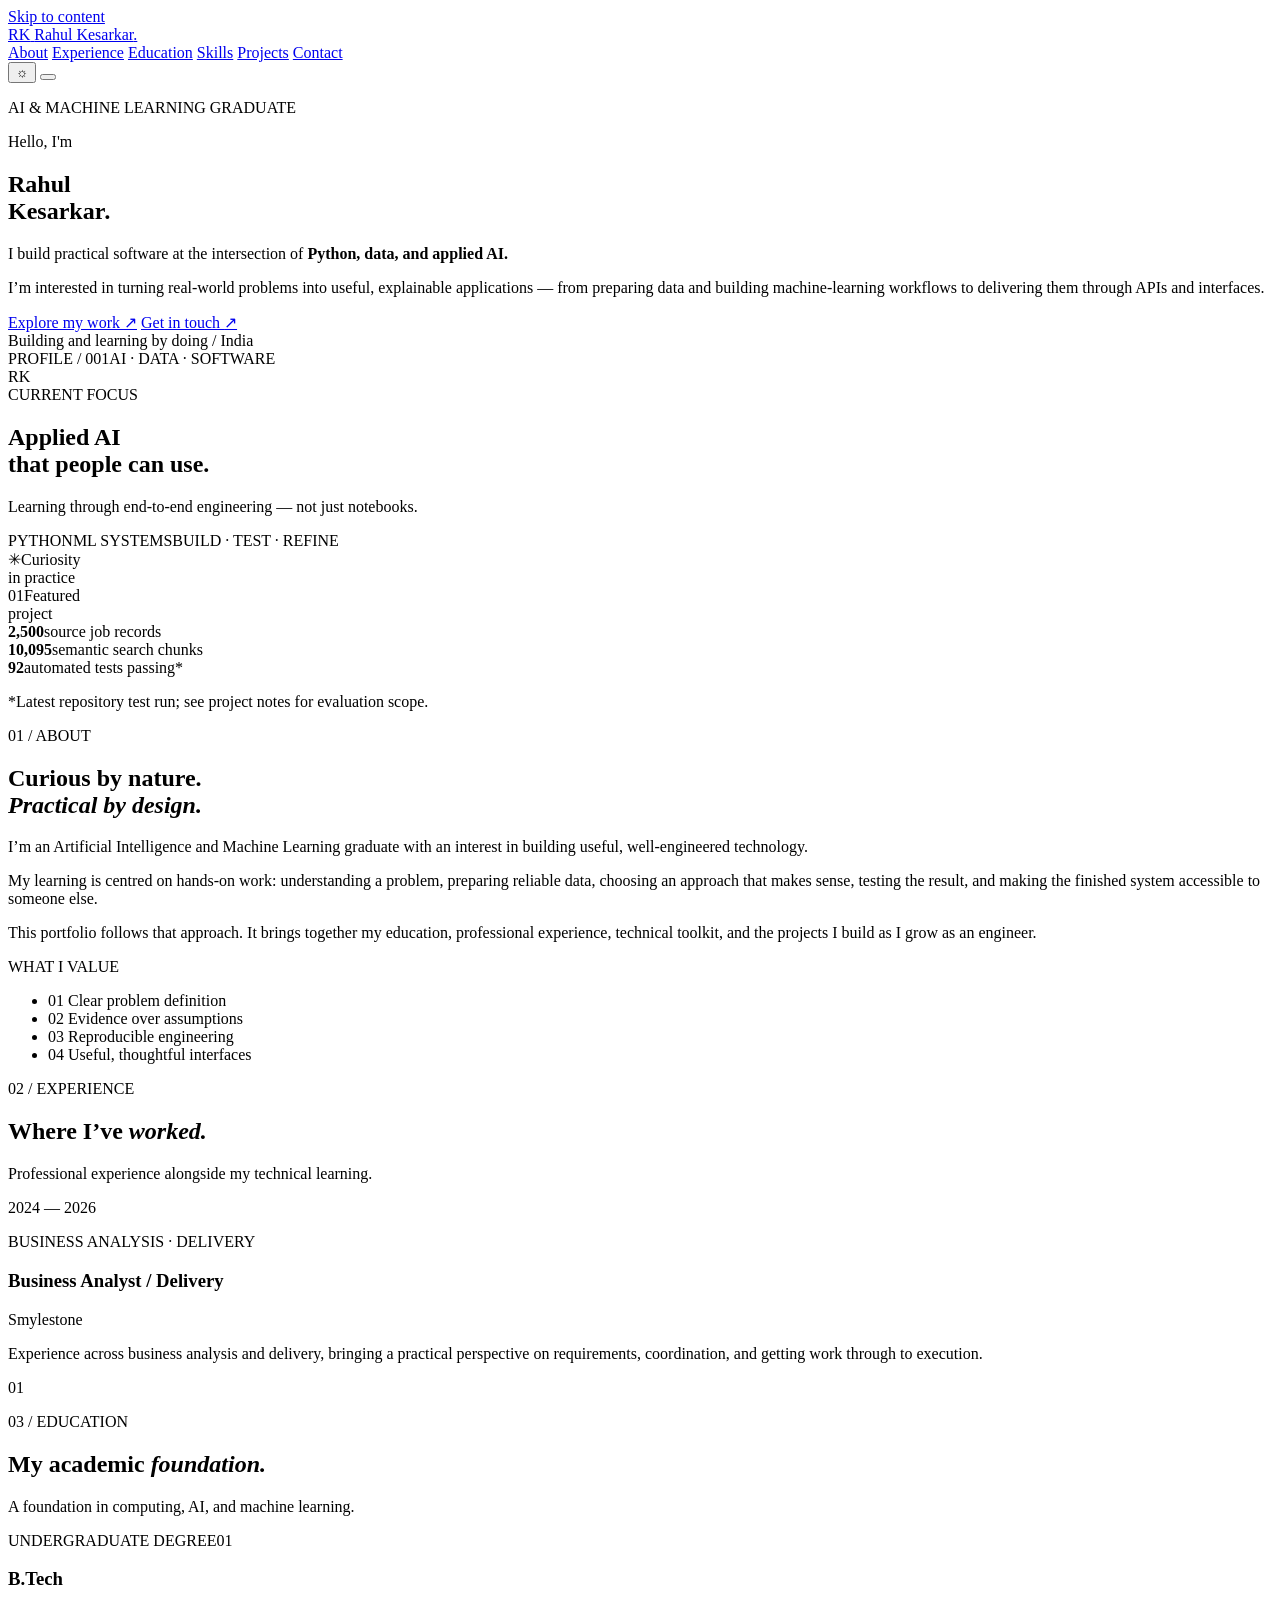
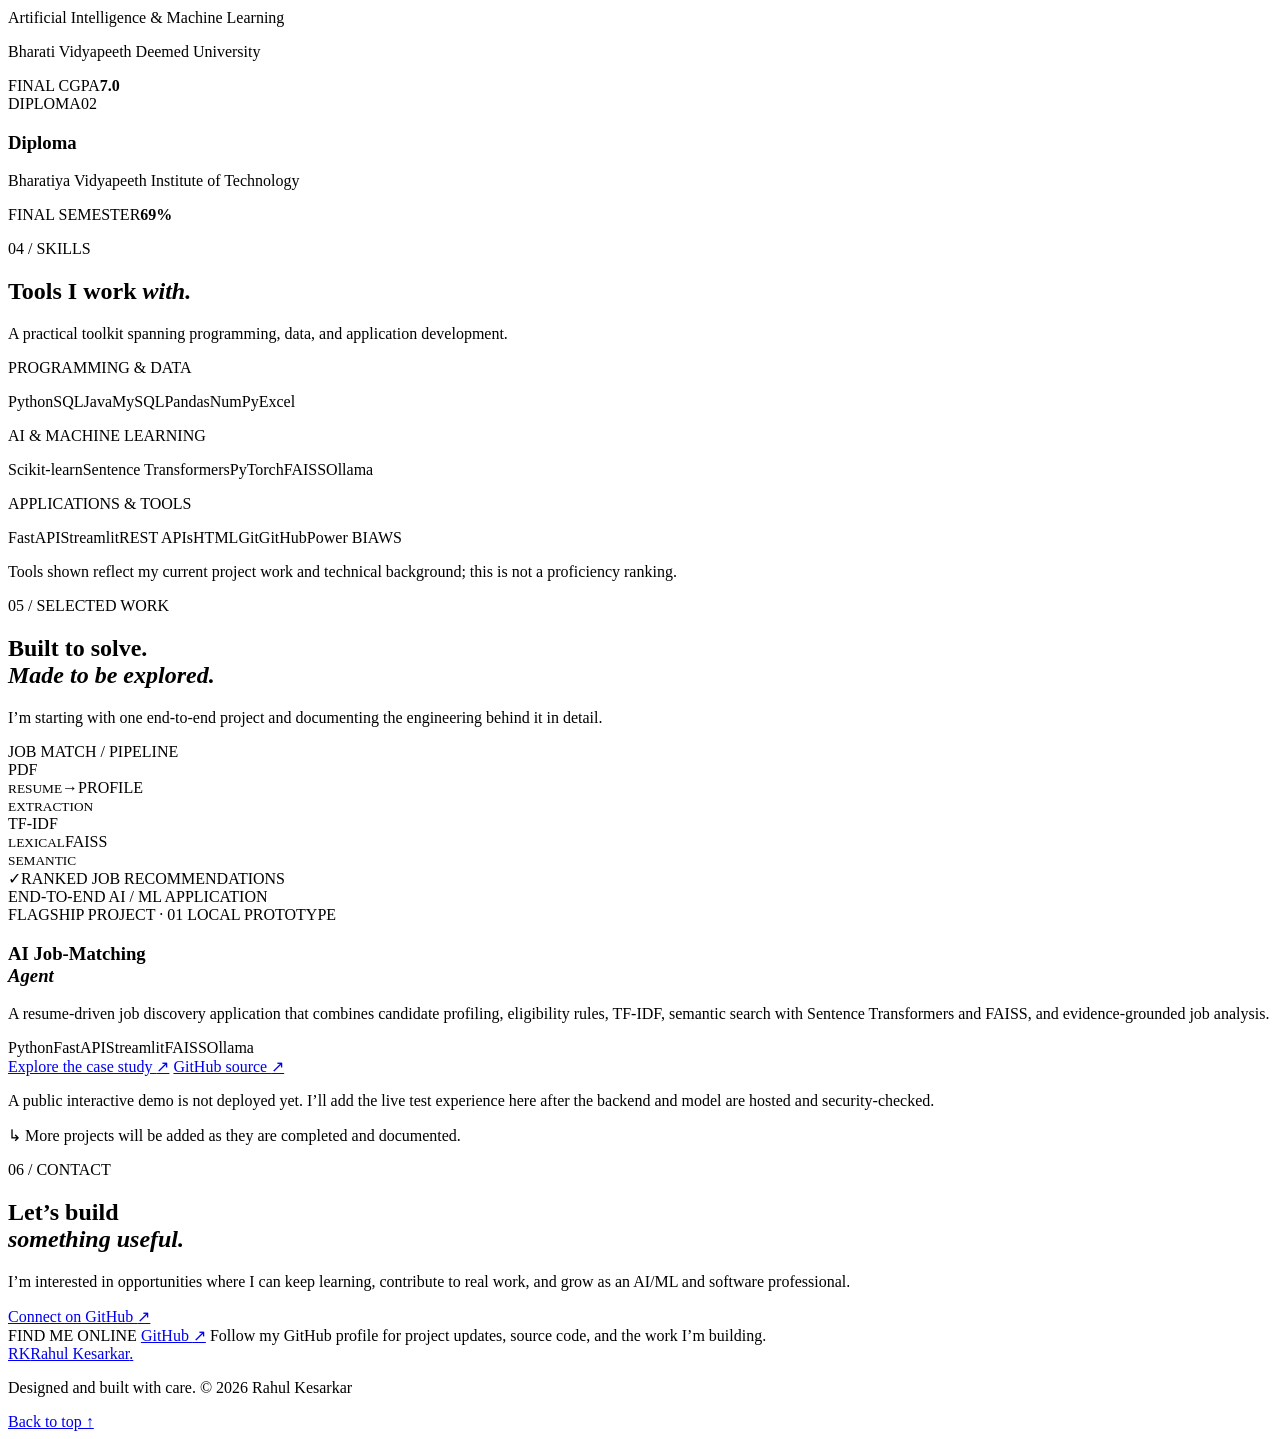
==== index.html @ 7bcf9204 "Publish personal portfolio homepage" ====
<!doctype html>
<html lang="en">
<head>
  <meta charset="utf-8">
  <meta name="viewport" content="width=device-width, initial-scale=1">
  <meta name="theme-color" content="#0a1111">
  <meta name="description" content="Rahul Kesarkar — Artificial Intelligence and Machine Learning graduate building practical Python, data, and AI applications.">
  <meta property="og:title" content="Rahul Kesarkar | AI & Machine Learning">
  <meta property="og:description" content="A personal portfolio featuring applied AI/ML work, experience, education, and skills.">
  <meta property="og:url" content="https://rahulkesarkar.github.io/">
  <link rel="canonical" href="https://rahulkesarkar.github.io/">
  <title>Rahul Kesarkar — AI & Machine Learning</title>
  <link rel="icon" type="image/svg+xml" href="assets/favicon.svg">
  <link rel="preconnect" href="https://fonts.googleapis.com">
  <link rel="preconnect" href="https://fonts.gstatic.com" crossorigin>
  <link href="https://fonts.googleapis.com/css2?family=DM+Mono:wght@400;500&family=DM+Sans:wght@400;500;600;700&family=Manrope:wght@400;500;600;700;800&display=swap" rel="stylesheet">
  <link rel="stylesheet" href="assets/css/site.css">
  <script src="assets/js/site.js" defer></script>
</head>
<body>
  <a class="skip-link" href="#main">Skip to content</a>
  <header class="site-header">
    <div class="nav-shell">
      <a class="brand" href="#home" aria-label="Rahul Kesarkar home">
        <span class="brand-mark">RK</span>
        <span class="brand-name">Rahul Kesarkar<span class="brand-dot">.</span></span>
      </a>
      <nav class="desktop-nav" aria-label="Main navigation">
        <a href="#about">About</a>
        <a href="#experience">Experience</a>
        <a href="#education">Education</a>
        <a href="#skills">Skills</a>
        <a href="#projects">Projects</a>
        <a href="#contact">Contact</a>
      </nav>
      <div class="nav-actions">
        <button class="theme-toggle" type="button" aria-label="Switch to light theme" title="Toggle colour theme">
          <span class="theme-icon" aria-hidden="true">☼</span>
        </button>
        <button class="menu-toggle" type="button" aria-expanded="false" aria-controls="mobile-nav" aria-label="Open menu">
          <span></span><span></span>
        </button>
      </div>
    </div>
    <nav class="mobile-nav" id="mobile-nav" aria-label="Mobile navigation" hidden>
      <a href="#about">About</a>
      <a href="#experience">Experience</a>
      <a href="#education">Education</a>
      <a href="#skills">Skills</a>
      <a href="#projects">Projects</a>
      <a href="#contact">Contact</a>
    </nav>
  </header>

  <main id="main">
    <section class="hero section-shell" id="home">
      <div class="hero-copy" data-reveal>
        <p class="eyebrow"><span class="eyebrow-line"></span> AI & MACHINE LEARNING GRADUATE</p>
        <p class="hero-intro">Hello, I'm</p>
        <h1>Rahul<br><span>Kesarkar</span><i class="hero-period">.</i></h1>
        <p class="hero-lede">I build practical software at the intersection of <strong>Python, data, and applied AI.</strong></p>
        <p class="hero-description">I’m interested in turning real-world problems into useful, explainable applications — from preparing data and building machine-learning workflows to delivering them through APIs and interfaces.</p>
        <div class="hero-cta">
          <a class="button button-primary" href="#projects">Explore my work <span aria-hidden="true">↗</span></a>
          <a class="text-link" href="#contact">Get in touch <span aria-hidden="true">↗</span></a>
        </div>
        <div class="hero-meta">
          <span><span class="status-dot"></span> Building and learning by doing</span>
          <span class="meta-divider">/</span>
          <span>India</span>
        </div>
      </div>

      <div class="hero-art" data-reveal>
        <div class="orbit orbit-one"></div>
        <div class="orbit orbit-two"></div>
        <div class="profile-panel">
          <div class="panel-topline"><span>PROFILE / 001</span><span>AI · DATA · SOFTWARE</span></div>
          <div class="monogram">R<span>K</span></div>
          <div class="profile-caption">
            <span class="micro-label">CURRENT FOCUS</span>
            <h2>Applied AI<br>that people can use.</h2>
            <p>Learning through end-to-end engineering — not just notebooks.</p>
          </div>
          <div class="panel-bottomline"><span>PYTHON</span><span>ML SYSTEMS</span><span>BUILD · TEST · REFINE</span></div>
        </div>
        <div class="floating-note note-top"><span class="note-symbol">✳</span><span>Curiosity<br>in practice</span></div>
        <div class="floating-note note-bottom"><span class="note-number">01</span><span>Featured<br>project</span></div>
      </div>
    </section>

    <section class="proof-strip section-shell" aria-label="Featured project facts" data-reveal>
      <div class="proof-item"><strong>2,500</strong><span>source job records</span></div>
      <div class="proof-item"><strong>10,095</strong><span>semantic search chunks</span></div>
      <div class="proof-item"><strong>92</strong><span>automated tests passing*</span></div>
      <p class="proof-note">*Latest repository test run; see project notes for evaluation scope.</p>
    </section>

    <section class="content-section section-shell" id="about">
      <div class="section-heading" data-reveal>
        <p class="eyebrow">01 / ABOUT</p>
        <h2>Curious by nature.<br><em>Practical by design.</em></h2>
      </div>
      <div class="about-grid">
        <div class="about-main" data-reveal>
          <p class="body-lead">I’m an Artificial Intelligence and Machine Learning graduate with an interest in building useful, well-engineered technology.</p>
          <p>My learning is centred on hands-on work: understanding a problem, preparing reliable data, choosing an approach that makes sense, testing the result, and making the finished system accessible to someone else.</p>
          <p>This portfolio follows that approach. It brings together my education, professional experience, technical toolkit, and the projects I build as I grow as an engineer.</p>
        </div>
        <div class="about-aside" data-reveal>
          <div class="aside-rule"></div>
          <p class="micro-label">WHAT I VALUE</p>
          <ul class="value-list">
            <li><span>01</span> Clear problem definition</li>
            <li><span>02</span> Evidence over assumptions</li>
            <li><span>03</span> Reproducible engineering</li>
            <li><span>04</span> Useful, thoughtful interfaces</li>
          </ul>
        </div>
      </div>
    </section>

    <section class="content-section section-shell" id="experience">
      <div class="section-heading section-heading-row" data-reveal>
        <div><p class="eyebrow">02 / EXPERIENCE</p><h2>Where I’ve <em>worked.</em></h2></div>
        <p class="section-aside-copy">Professional experience alongside my technical learning.</p>
      </div>
      <article class="timeline-card" data-reveal>
        <div class="timeline-date">2024 — 2026</div>
        <div class="timeline-marker"><span></span></div>
        <div class="timeline-content">
          <p class="micro-label">BUSINESS ANALYSIS · DELIVERY</p>
          <h3>Business Analyst / Delivery</h3>
          <p class="company-name">Smylestone</p>
          <p class="timeline-description">Experience across business analysis and delivery, bringing a practical perspective on requirements, coordination, and getting work through to execution.</p>
        </div>
        <span class="timeline-index">01</span>
      </article>
    </section>

    <section class="content-section section-shell" id="education">
      <div class="section-heading section-heading-row" data-reveal>
        <div><p class="eyebrow">03 / EDUCATION</p><h2>My academic <em>foundation.</em></h2></div>
        <p class="section-aside-copy">A foundation in computing, AI, and machine learning.</p>
      </div>
      <div class="education-grid">
        <article class="education-card education-featured" data-reveal>
          <div class="edu-top"><span class="micro-label">UNDERGRADUATE DEGREE</span><span class="edu-index">01</span></div>
          <h3>B.Tech</h3>
          <p class="edu-speciality">Artificial Intelligence & Machine Learning</p>
          <p class="edu-institution">Bharati Vidyapeeth Deemed University</p>
          <div class="edu-result"><span>FINAL CGPA</span><strong>7.0</strong></div>
        </article>
        <article class="education-card" data-reveal>
          <div class="edu-top"><span class="micro-label">DIPLOMA</span><span class="edu-index">02</span></div>
          <h3>Diploma</h3>
          <p class="edu-institution">Bharatiya Vidyapeeth Institute of Technology</p>
          <div class="edu-result"><span>FINAL SEMESTER</span><strong>69%</strong></div>
        </article>
      </div>
    </section>

    <section class="content-section section-shell" id="skills">
      <div class="section-heading section-heading-row" data-reveal>
        <div><p class="eyebrow">04 / SKILLS</p><h2>Tools I work <em>with.</em></h2></div>
        <p class="section-aside-copy">A practical toolkit spanning programming, data, and application development.</p>
      </div>
      <div class="skills-layout">
        <div class="skill-group" data-reveal>
          <p class="micro-label">PROGRAMMING & DATA</p>
          <div class="skill-tags"><span>Python</span><span>SQL</span><span>Java</span><span>MySQL</span><span>Pandas</span><span>NumPy</span><span>Excel</span></div>
        </div>
        <div class="skill-group" data-reveal>
          <p class="micro-label">AI & MACHINE LEARNING</p>
          <div class="skill-tags"><span>Scikit-learn</span><span>Sentence Transformers</span><span>PyTorch</span><span>FAISS</span><span>Ollama</span></div>
        </div>
        <div class="skill-group" data-reveal>
          <p class="micro-label">APPLICATIONS & TOOLS</p>
          <div class="skill-tags"><span>FastAPI</span><span>Streamlit</span><span>REST APIs</span><span>HTML</span><span>Git</span><span>GitHub</span><span>Power BI</span><span>AWS</span></div>
        </div>
      </div>
      <p class="skills-footnote">Tools shown reflect my current project work and technical background; this is not a proficiency ranking.</p>
    </section>

    <section class="content-section section-shell projects-section" id="projects">
      <div class="section-heading section-heading-row" data-reveal>
        <div><p class="eyebrow">05 / SELECTED WORK</p><h2>Built to solve.<br><em>Made to be explored.</em></h2></div>
        <p class="section-aside-copy">I’m starting with one end-to-end project and documenting the engineering behind it in detail.</p>
      </div>
      <article class="project-feature" data-reveal>
        <div class="project-visual">
          <div class="visual-grid"></div>
          <div class="visual-window">
            <div class="window-bar"><i></i><i></i><i></i><span>JOB MATCH / PIPELINE</span></div>
            <div class="pipeline-row"><span class="pipeline-node">PDF<br><small>RESUME</small></span><b>→</b><span class="pipeline-node">PROFILE<br><small>EXTRACTION</small></span></div>
            <div class="pipeline-row"><span class="pipeline-node pipeline-accent">TF-IDF<br><small>LEXICAL</small></span><span class="pipeline-node pipeline-accent">FAISS<br><small>SEMANTIC</small></span></div>
            <div class="pipeline-result"><span class="result-check">✓</span><span>RANKED JOB RECOMMENDATIONS</span></div>
          </div>
          <span class="visual-caption">END-TO-END AI / ML APPLICATION</span>
        </div>
        <div class="project-copy">
          <div class="project-top"><span class="micro-label">FLAGSHIP PROJECT · 01</span><span class="project-status"><i></i> LOCAL PROTOTYPE</span></div>
          <h3>AI Job-Matching<br><em>Agent</em></h3>
          <p>A resume-driven job discovery application that combines candidate profiling, eligibility rules, TF-IDF, semantic search with Sentence Transformers and FAISS, and evidence-grounded job analysis.</p>
          <div class="project-stack"><span>Python</span><span>FastAPI</span><span>Streamlit</span><span>FAISS</span><span>Ollama</span></div>
          <div class="project-links">
            <a class="button button-primary" href="projects/ai-job-matching-agent.html">Explore the case study <span aria-hidden="true">↗</span></a>
            <a class="text-link" href="https://github.com/rahulkesarkar/ai-job-matching-agent" target="_blank" rel="noopener noreferrer">GitHub source <span aria-hidden="true">↗</span></a>
          </div>
          <p class="project-disclaimer">A public interactive demo is not deployed yet. I’ll add the live test experience here after the backend and model are hosted and security-checked.</p>
        </div>
      </article>
      <p class="coming-note"><span>↳</span> More projects will be added as they are completed and documented.</p>
    </section>

    <section class="contact-section section-shell" id="contact">
      <div class="contact-inner" data-reveal>
        <p class="eyebrow">06 / CONTACT</p>
        <h2>Let’s build<br><em>something useful.</em></h2>
        <p>I’m interested in opportunities where I can keep learning, contribute to real work, and grow as an AI/ML and software professional.</p>
        <a class="button button-primary" href="https://github.com/rahulkesarkar" target="_blank" rel="noopener noreferrer">Connect on GitHub <span aria-hidden="true">↗</span></a>
      </div>
      <div class="contact-side" data-reveal>
        <span class="micro-label">FIND ME ONLINE</span>
        <a href="https://github.com/rahulkesarkar" target="_blank" rel="noopener noreferrer">GitHub <span aria-hidden="true">↗</span></a>
        <span class="contact-note">Follow my GitHub profile for project updates, source code, and the work I’m building.</span>
      </div>
    </section>
  </main>

  <footer class="site-footer section-shell">
    <a class="brand footer-brand" href="#home"><span class="brand-mark">RK</span><span class="brand-name">Rahul Kesarkar<span class="brand-dot">.</span></span></a>
    <p>Designed and built with care. <span>© <span id="year">2026</span> Rahul Kesarkar</span></p>
    <a class="back-top" href="#home">Back to top ↑</a>
  </footer>
</body>
</html>
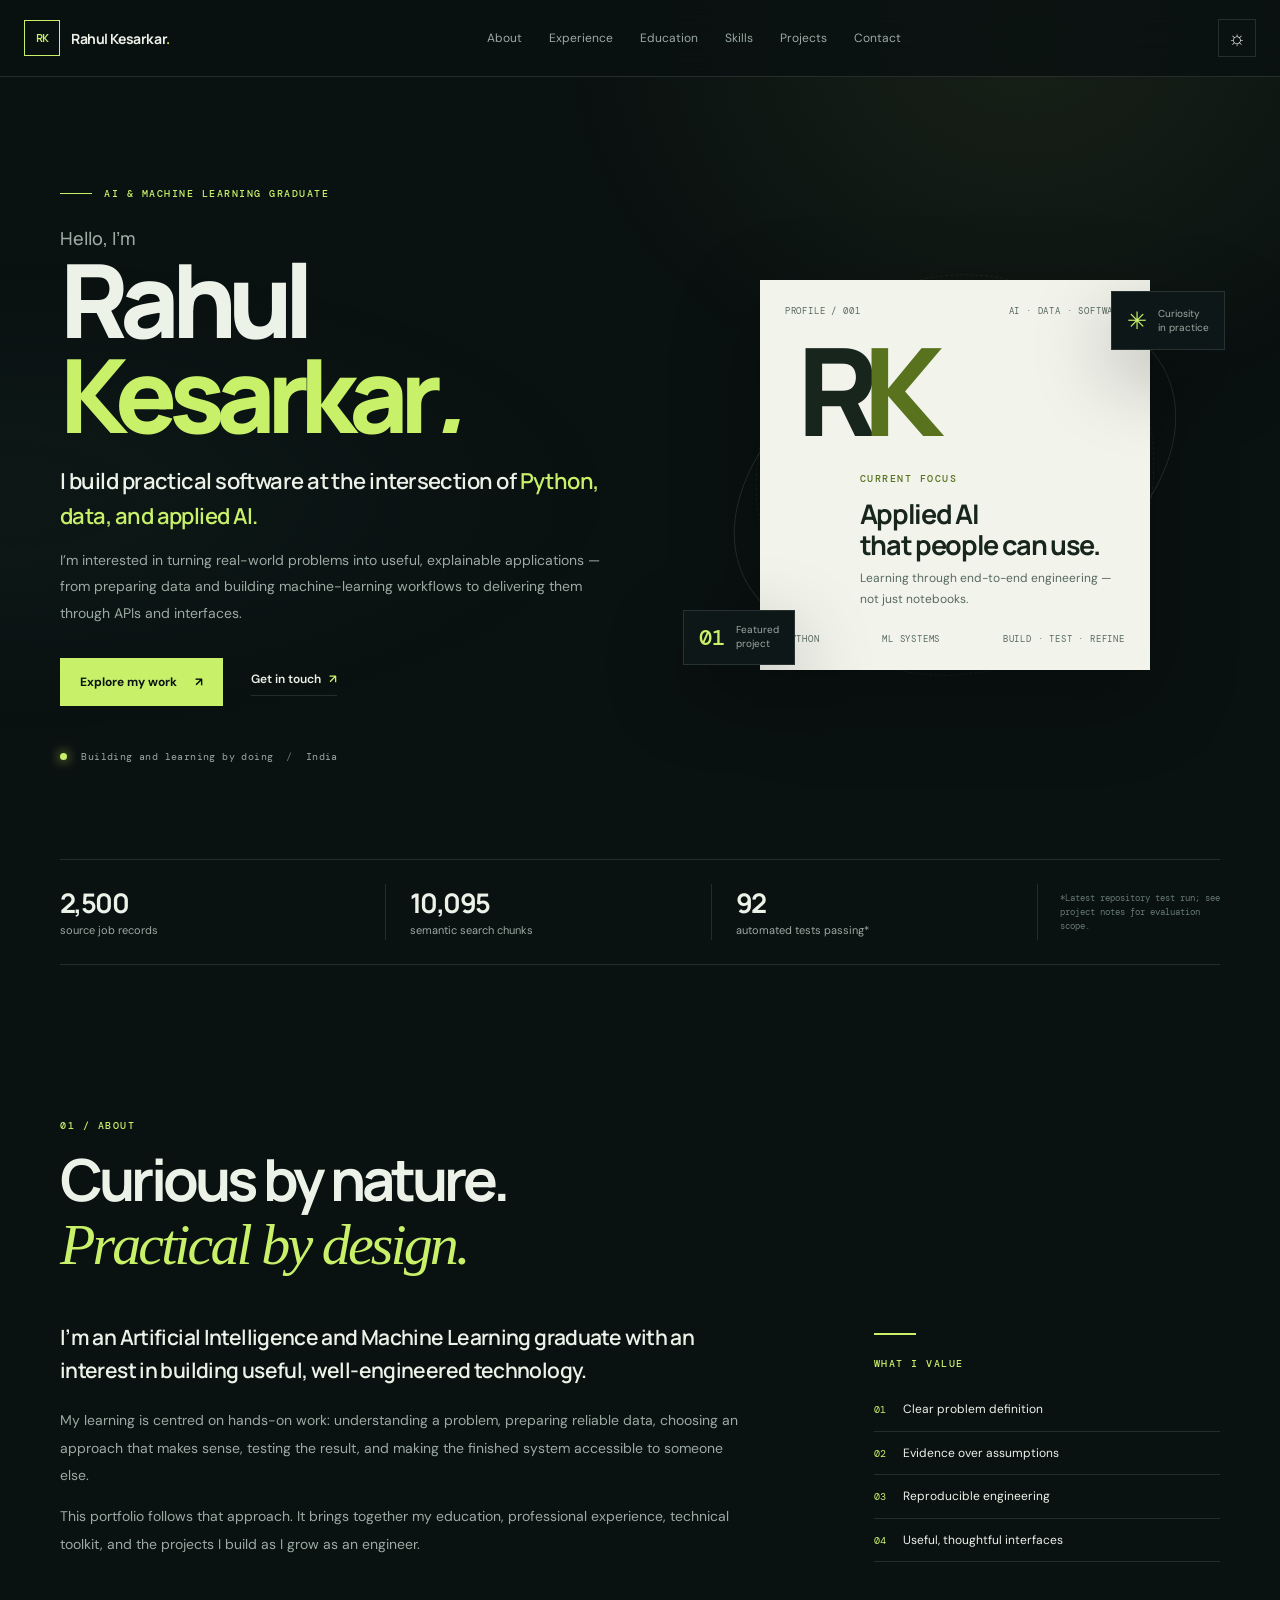
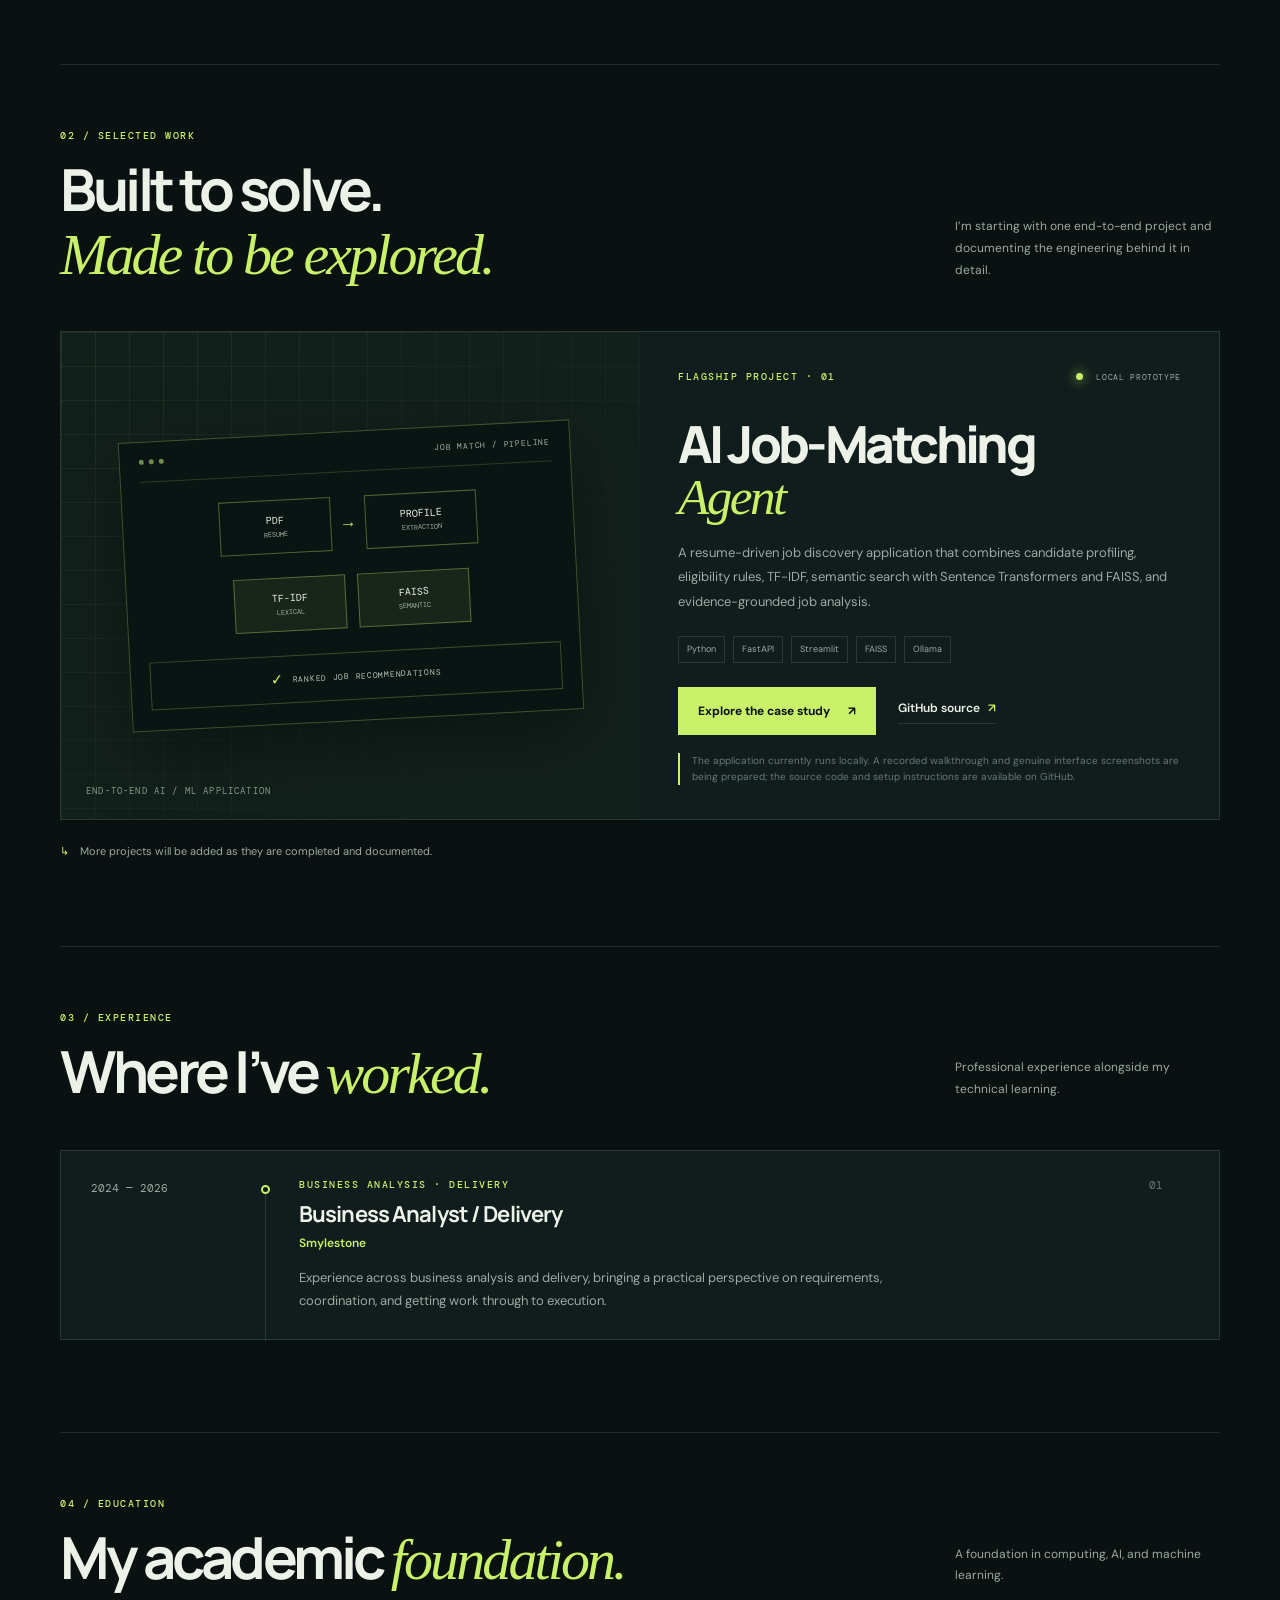
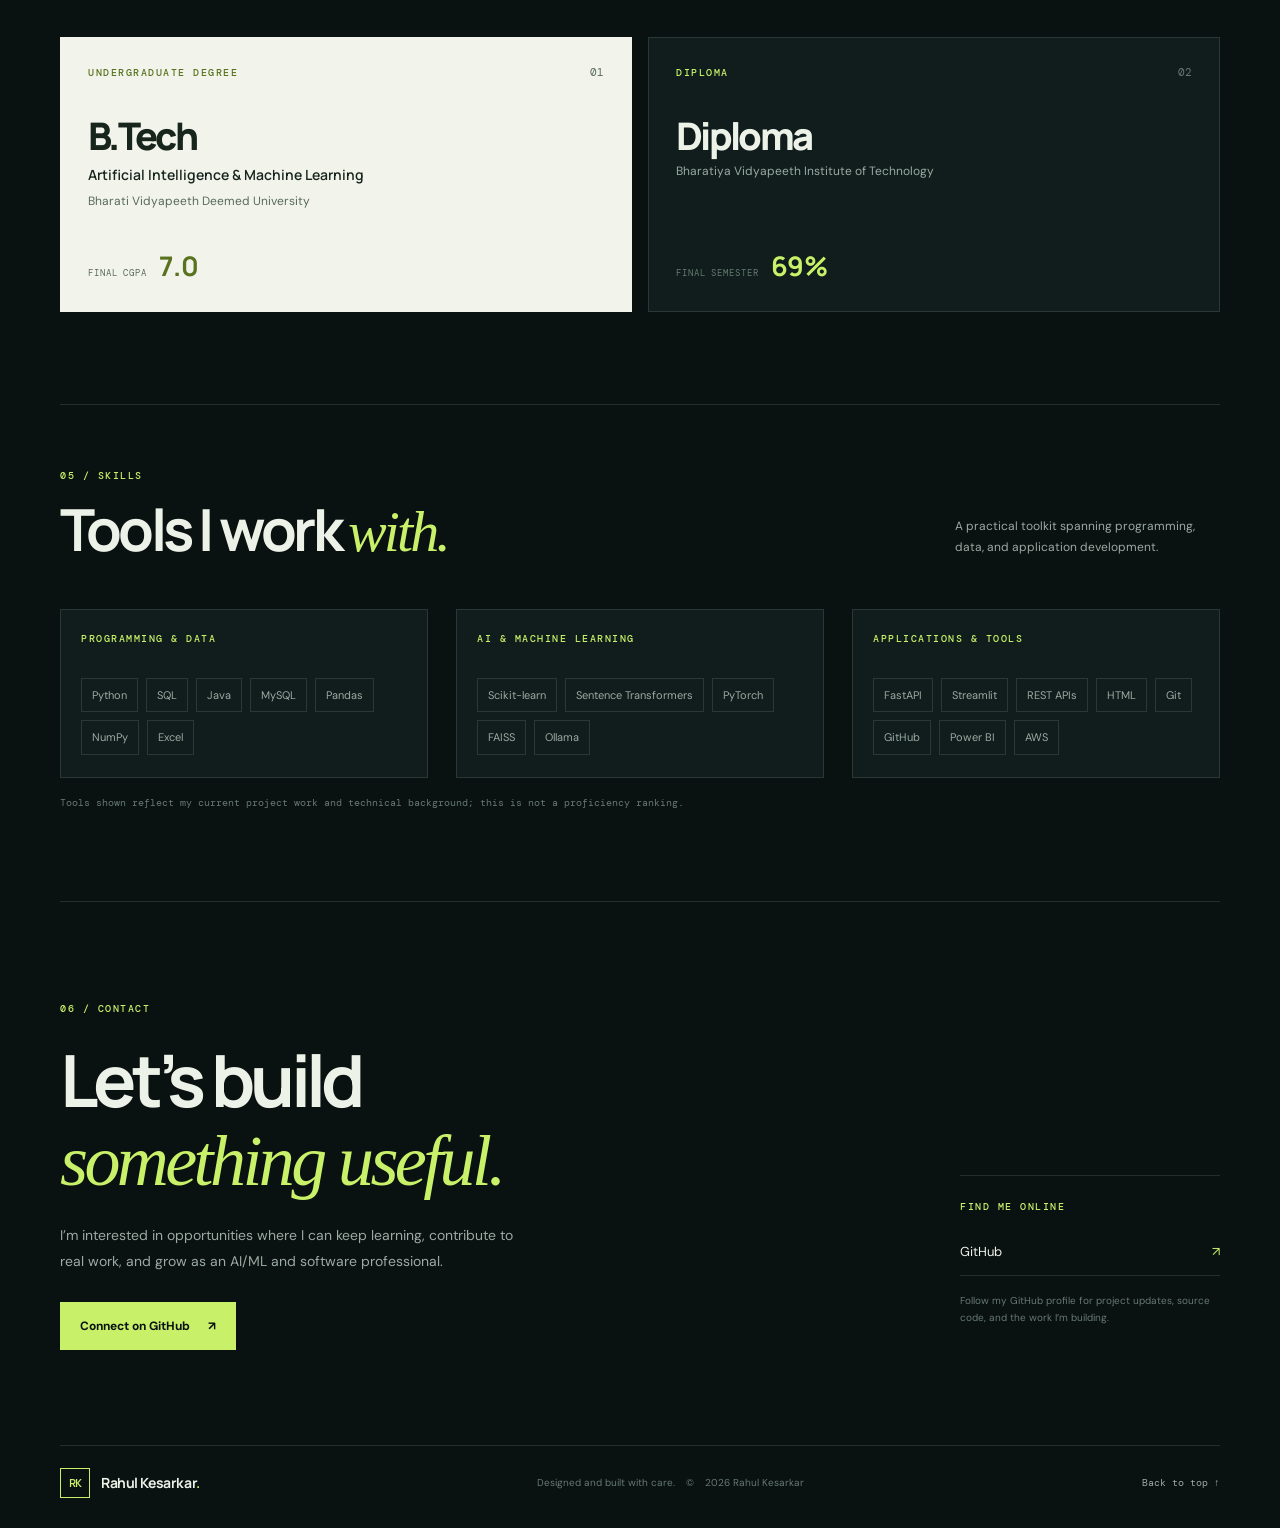
==== commit 2fa24905: "Prioritize projects on portfolio homepage" ====
--- a/index.html
+++ b/index.html
@@ -120,9 +120,40 @@
       </div>
     </section>
 
+    <section class="content-section section-shell projects-section" id="projects">
+      <div class="section-heading section-heading-row" data-reveal>
+        <div><p class="eyebrow">02 / SELECTED WORK</p><h2>Built to solve.<br><em>Made to be explored.</em></h2></div>
+        <p class="section-aside-copy">I’m starting with one end-to-end project and documenting the engineering behind it in detail.</p>
+      </div>
+      <article class="project-feature" data-reveal>
+        <div class="project-visual">
+          <div class="visual-grid"></div>
+          <div class="visual-window">
+            <div class="window-bar"><i></i><i></i><i></i><span>JOB MATCH / PIPELINE</span></div>
+            <div class="pipeline-row"><span class="pipeline-node">PDF<br><small>RESUME</small></span><b>→</b><span class="pipeline-node">PROFILE<br><small>EXTRACTION</small></span></div>
+            <div class="pipeline-row"><span class="pipeline-node pipeline-accent">TF-IDF<br><small>LEXICAL</small></span><span class="pipeline-node pipeline-accent">FAISS<br><small>SEMANTIC</small></span></div>
+            <div class="pipeline-result"><span class="result-check">✓</span><span>RANKED JOB RECOMMENDATIONS</span></div>
+          </div>
+          <span class="visual-caption">END-TO-END AI / ML APPLICATION</span>
+        </div>
+        <div class="project-copy">
+          <div class="project-top"><span class="micro-label">FLAGSHIP PROJECT · 01</span><span class="project-status"><i></i> LOCAL PROTOTYPE</span></div>
+          <h3>AI Job-Matching<br><em>Agent</em></h3>
+          <p>A resume-driven job discovery application that combines candidate profiling, eligibility rules, TF-IDF, semantic search with Sentence Transformers and FAISS, and evidence-grounded job analysis.</p>
+          <div class="project-stack"><span>Python</span><span>FastAPI</span><span>Streamlit</span><span>FAISS</span><span>Ollama</span></div>
+          <div class="project-links">
+            <a class="button button-primary" href="projects/ai-job-matching-agent.html">Explore the case study <span aria-hidden="true">↗</span></a>
+            <a class="text-link" href="https://github.com/rahulkesarkar/ai-job-matching-agent" target="_blank" rel="noopener noreferrer">GitHub source <span aria-hidden="true">↗</span></a>
+          </div>
+          <p class="project-disclaimer">The application currently runs locally. A recorded walkthrough and genuine interface screenshots are being prepared; the source code and setup instructions are available on GitHub.</p>
+        </div>
+      </article>
+      <p class="coming-note"><span>↳</span> More projects will be added as they are completed and documented.</p>
+    </section>
+
     <section class="content-section section-shell" id="experience">
       <div class="section-heading section-heading-row" data-reveal>
-        <div><p class="eyebrow">02 / EXPERIENCE</p><h2>Where I’ve <em>worked.</em></h2></div>
+        <div><p class="eyebrow">03 / EXPERIENCE</p><h2>Where I’ve <em>worked.</em></h2></div>
         <p class="section-aside-copy">Professional experience alongside my technical learning.</p>
       </div>
       <article class="timeline-card" data-reveal>
@@ -140,7 +171,7 @@
 
     <section class="content-section section-shell" id="education">
       <div class="section-heading section-heading-row" data-reveal>
-        <div><p class="eyebrow">03 / EDUCATION</p><h2>My academic <em>foundation.</em></h2></div>
+        <div><p class="eyebrow">04 / EDUCATION</p><h2>My academic <em>foundation.</em></h2></div>
         <p class="section-aside-copy">A foundation in computing, AI, and machine learning.</p>
       </div>
       <div class="education-grid">
@@ -162,7 +193,7 @@
 
     <section class="content-section section-shell" id="skills">
       <div class="section-heading section-heading-row" data-reveal>
-        <div><p class="eyebrow">04 / SKILLS</p><h2>Tools I work <em>with.</em></h2></div>
+        <div><p class="eyebrow">05 / SKILLS</p><h2>Tools I work <em>with.</em></h2></div>
         <p class="section-aside-copy">A practical toolkit spanning programming, data, and application development.</p>
       </div>
       <div class="skills-layout">
@@ -182,36 +213,7 @@
       <p class="skills-footnote">Tools shown reflect my current project work and technical background; this is not a proficiency ranking.</p>
     </section>
 
-    <section class="content-section section-shell projects-section" id="projects">
-      <div class="section-heading section-heading-row" data-reveal>
-        <div><p class="eyebrow">05 / SELECTED WORK</p><h2>Built to solve.<br><em>Made to be explored.</em></h2></div>
-        <p class="section-aside-copy">I’m starting with one end-to-end project and documenting the engineering behind it in detail.</p>
-      </div>
-      <article class="project-feature" data-reveal>
-        <div class="project-visual">
-          <div class="visual-grid"></div>
-          <div class="visual-window">
-            <div class="window-bar"><i></i><i></i><i></i><span>JOB MATCH / PIPELINE</span></div>
-            <div class="pipeline-row"><span class="pipeline-node">PDF<br><small>RESUME</small></span><b>→</b><span class="pipeline-node">PROFILE<br><small>EXTRACTION</small></span></div>
-            <div class="pipeline-row"><span class="pipeline-node pipeline-accent">TF-IDF<br><small>LEXICAL</small></span><span class="pipeline-node pipeline-accent">FAISS<br><small>SEMANTIC</small></span></div>
-            <div class="pipeline-result"><span class="result-check">✓</span><span>RANKED JOB RECOMMENDATIONS</span></div>
-          </div>
-          <span class="visual-caption">END-TO-END AI / ML APPLICATION</span>
-        </div>
-        <div class="project-copy">
-          <div class="project-top"><span class="micro-label">FLAGSHIP PROJECT · 01</span><span class="project-status"><i></i> LOCAL PROTOTYPE</span></div>
-          <h3>AI Job-Matching<br><em>Agent</em></h3>
-          <p>A resume-driven job discovery application that combines candidate profiling, eligibility rules, TF-IDF, semantic search with Sentence Transformers and FAISS, and evidence-grounded job analysis.</p>
-          <div class="project-stack"><span>Python</span><span>FastAPI</span><span>Streamlit</span><span>FAISS</span><span>Ollama</span></div>
-          <div class="project-links">
-            <a class="button button-primary" href="projects/ai-job-matching-agent.html">Explore the case study <span aria-hidden="true">↗</span></a>
-            <a class="text-link" href="https://github.com/rahulkesarkar/ai-job-matching-agent" target="_blank" rel="noopener noreferrer">GitHub source <span aria-hidden="true">↗</span></a>
-          </div>
-          <p class="project-disclaimer">A public interactive demo is not deployed yet. I’ll add the live test experience here after the backend and model are hosted and security-checked.</p>
-        </div>
-      </article>
-      <p class="coming-note"><span>↳</span> More projects will be added as they are completed and documented.</p>
-    </section>
+
 
     <section class="contact-section section-shell" id="contact">
       <div class="contact-inner" data-reveal>
--- a/assets/css/site.css
+++ b/assets/css/site.css
@@ -0,0 +1,285 @@
+:root{
+  color-scheme:dark;
+  --bg:#0a1111;--bg-soft:#0d1717;--panel:#101d1c;--panel-2:#142321;
+  --text:#edf2e9;--muted:#9baaa2;--subtle:#667a71;--line:rgba(212,235,219,.13);
+  --accent:#c8f169;--accent-button:#c8f169;--accent-2:#a7cf58;--ink:#0a1111;--button-hover-ink:#0a1111;--header:rgba(10,17,17,.84);
+  --shadow:0 26px 80px rgba(0,0,0,.28);--radius:4px;
+}
+[data-theme="light"]{
+  color-scheme:light;--bg:#f3f5ef;--bg-soft:#e9eee5;--panel:#fff;--panel-2:#edf2e8;
+  --text:#17221d;--muted:#586960;--subtle:#626f65;--line:rgba(22,46,32,.15);
+  --accent:#58721e;--accent-button:#718f27;--accent-2:#58731c;--ink:#111a13;--button-hover-ink:#fff;--header:rgba(243,245,239,.88);
+  --shadow:0 26px 80px rgba(29,49,35,.10);
+}
+*{box-sizing:border-box}
+html{scroll-behavior:smooth;scroll-padding-top:100px}
+body{margin:0;background:var(--bg);color:var(--text);font-family:"DM Sans",Arial,sans-serif;font-size:16px;line-height:1.7;transition:background .25s,color .25s}
+body:before{content:"";position:fixed;inset:0;pointer-events:none;z-index:-1;background:radial-gradient(ellipse at 80% 4%,rgba(155,196,86,.09),transparent 32%),radial-gradient(ellipse at 0% 55%,rgba(47,110,91,.08),transparent 34%)}
+a{color:inherit;text-decoration:none}
+button{font:inherit}
+::selection{background:var(--accent);color:var(--ink)}
+.skip-link{position:absolute;left:14px;top:-60px;z-index:1000;padding:10px 16px;background:var(--accent);color:var(--ink)}
+.skip-link:focus{top:10px}
+.section-shell{width:min(1160px,calc(100% - 64px));margin-inline:auto}
+.site-header{position:sticky;top:0;z-index:100;background:var(--header);border-bottom:1px solid var(--line);backdrop-filter:blur(18px)}
+.nav-shell{width:min(1280px,calc(100% - 48px));height:76px;margin:auto;display:flex;align-items:center;justify-content:space-between;gap:28px}
+.brand{display:inline-flex;align-items:center;gap:11px;white-space:nowrap}
+.brand-mark{width:36px;height:36px;display:grid;place-items:center;border:1px solid var(--accent);color:var(--accent);font:500 12px "DM Mono",monospace;letter-spacing:-1px}
+.brand-name{font:700 14px "Manrope",sans-serif;letter-spacing:-.03em}
+.brand-dot,.hero-period{color:var(--accent)}
+.desktop-nav{display:flex;align-items:center;gap:clamp(14px,2.1vw,30px)}
+.desktop-nav a,.mobile-nav a{font-size:12px;color:var(--muted);transition:color .2s}
+.desktop-nav a:hover,.mobile-nav a:hover{color:var(--accent)}
+.nav-actions{display:flex;gap:10px;align-items:center}
+.theme-toggle,.menu-toggle{width:38px;height:38px;border:1px solid var(--line);background:transparent;color:var(--text);cursor:pointer;display:grid;place-items:center}
+.theme-icon{font-size:20px;line-height:1}
+.menu-toggle{display:none;gap:5px;align-content:center;padding:9px}
+.menu-toggle span{display:block;width:17px;height:1px;background:var(--text)}
+.mobile-nav{display:none}
+.hero{min-height:690px;padding-block:110px 96px;display:grid;grid-template-columns:1.04fr .96fr;gap:55px;align-items:center}
+.eyebrow,.micro-label{font:500 10px "DM Mono",monospace;letter-spacing:.15em;color:var(--accent)}
+.eyebrow{display:flex;align-items:center;gap:12px;margin:0 0 26px}
+.eyebrow-line{width:32px;height:1px;background:var(--accent)}
+.hero-intro{margin:0;color:var(--muted);font:500 18px "Manrope",sans-serif}
+h1,h2,h3,p{margin-top:0}
+.hero h1{margin:2px 0 22px;font:800 clamp(64px,8vw,106px)/.93 "Manrope",sans-serif;letter-spacing:-.085em}
+.hero h1 span{color:var(--accent)}
+.hero-lede{max-width:570px;margin-bottom:14px;font:600 clamp(18px,2vw,22px)/1.55 "Manrope",sans-serif;letter-spacing:-.025em}
+.hero-lede strong{color:var(--accent);font-weight:600}
+.hero-description{max-width:550px;color:var(--muted);font-size:14px;line-height:1.9}
+.hero-cta{display:flex;align-items:center;gap:28px;margin-top:32px}
+.button{min-height:48px;padding:0 20px;display:inline-flex;gap:18px;align-items:center;justify-content:center;font:700 12px "DM Sans",sans-serif;transition:transform .2s,background .2s,color .2s}
+.button:hover{transform:translateY(-2px)}
+.button-primary{background:var(--accent-button,var(--accent));color:var(--ink)}
+.button-primary:hover{background:var(--accent-2);color:var(--button-hover-ink,var(--ink))}
+.text-link{font-size:12px;font-weight:600;color:var(--text);border-bottom:1px solid var(--line);padding-bottom:5px}
+.text-link span{color:var(--accent);margin-left:5px}
+.hero-meta{display:flex;align-items:center;gap:13px;margin-top:44px;color:var(--muted);font:10px "DM Mono",monospace;letter-spacing:.04em}
+.status-dot,.project-status i{width:7px;height:7px;display:inline-block;border-radius:50%;background:var(--accent);margin-right:8px;box-shadow:0 0 12px var(--accent)}
+.meta-divider{color:var(--subtle)}
+.hero-art{position:relative;min-height:455px;display:grid;place-items:center}
+.orbit{position:absolute;border:1px solid var(--line);border-radius:50%;transform:rotate(-26deg)}
+.orbit-one{width:470px;height:300px}
+.orbit-two{width:390px;height:410px;transform:rotate(41deg);border-style:dashed;opacity:.55}
+.profile-panel{position:relative;z-index:1;width:min(100%,390px);min-height:390px;padding:24px;background:#f2f4ec;color:#17251d;border:1px solid rgba(242,244,236,.85);box-shadow:var(--shadow);display:flex;flex-direction:column;justify-content:space-between}
+.panel-topline,.panel-bottomline{display:flex;justify-content:space-between;gap:12px;color:var(--subtle);font:9px "DM Mono",monospace;letter-spacing:.09em}
+/* Warm-white contrast panels: a restrained paper tone against the dark canvas. */
+.profile-panel .panel-topline,.profile-panel .panel-bottomline{color:#58695d}
+.profile-panel .micro-label{color:#58721e}
+.profile-panel .monogram{color:#17251d}
+.profile-panel .monogram span{color:#58721e}
+.profile-panel .profile-caption h2{color:#17251d}
+.profile-panel .profile-caption p{color:#58695d}
+.monogram{font:800 122px/.8 "Manrope",sans-serif;letter-spacing:-.13em;color:var(--text);padding-left:12px}
+.monogram span{color:var(--accent)}
+.profile-caption{max-width:265px;margin-left:auto}
+.profile-caption h2{margin:8px 0;font:700 27px/1.15 "Manrope",sans-serif;letter-spacing:-.05em}
+.profile-caption p{margin:0;color:var(--muted);font-size:12px}
+.floating-note{position:absolute;z-index:2;display:flex;align-items:center;gap:11px;padding:12px 15px;background:var(--bg-soft);border:1px solid var(--line);box-shadow:var(--shadow);font-size:10px;line-height:1.4;color:var(--muted)}
+.note-top{top:43px;right:-5px}.note-bottom{bottom:38px;left:-7px}
+.note-symbol{font-size:24px;color:var(--accent)}.note-number{font:500 22px "DM Mono",monospace;color:var(--accent)}
+.proof-strip{display:grid;grid-template-columns:repeat(3,1fr) auto;align-items:center;border-block:1px solid var(--line);padding-block:24px;margin-bottom:90px}
+.proof-item{padding-inline:24px;border-right:1px solid var(--line);display:flex;flex-direction:column}
+.proof-item:first-child{padding-left:0}
+.proof-item strong{font:700 27px "Manrope",sans-serif;letter-spacing:-.06em}
+.proof-item span{font-size:11px;color:var(--muted)}
+.proof-note{max-width:160px;margin:0 0 0 22px;font:9px/1.6 "DM Mono",monospace;color:var(--subtle)}
+.content-section{padding-block:64px 92px;border-bottom:1px solid var(--line)}
+.section-heading{margin-bottom:45px}
+.section-heading .eyebrow{margin-bottom:16px}
+.section-heading h2,.contact-inner h2{margin:0;font:700 clamp(37px,5vw,58px)/1.08 "Manrope",sans-serif;letter-spacing:-.065em}
+.section-heading h2 em,.contact-inner h2 em,.project-copy h3 em{font-family:Georgia,serif;font-weight:400;color:var(--accent);letter-spacing:-.05em}
+.section-heading-row{display:flex;align-items:end;justify-content:space-between;gap:30px}
+.section-aside-copy{max-width:265px;margin:0 0 5px;color:var(--muted);font-size:12px;line-height:1.8}
+.about-grid{display:grid;grid-template-columns:1.35fr .65fr;gap:95px}
+.about-main{max-width:680px}
+.body-lead{font:600 21px/1.55 "Manrope",sans-serif;letter-spacing:-.03em}
+.about-main p:not(.body-lead){color:var(--muted);font-size:14px;line-height:1.95}
+.about-aside{padding-top:12px}
+.aside-rule{width:42px;height:2px;margin-bottom:22px;background:var(--accent)}
+.about-aside .micro-label{margin-bottom:18px}
+.value-list{list-style:none;padding:0;margin:0}
+.value-list li{padding:11px 0;border-bottom:1px solid var(--line);font-size:12px}
+.value-list li span{margin-right:14px;font:10px "DM Mono",monospace;color:var(--accent)}
+.timeline-card{display:grid;grid-template-columns:140px 22px 1fr 40px;gap:23px;align-items:start;padding:27px 30px;background:var(--panel);border:1px solid var(--line)}
+.timeline-date{padding-top:3px;color:var(--muted);font:11px "DM Mono",monospace}
+.timeline-marker{display:flex;justify-content:center;padding-top:7px;height:100%;position:relative}
+.timeline-marker:after{content:"";position:absolute;top:16px;bottom:-29px;width:1px;background:var(--line)}
+.timeline-marker span{width:9px;height:9px;border:2px solid var(--accent);border-radius:50%;background:var(--panel);z-index:1}
+.timeline-content .micro-label{margin-bottom:8px}
+.timeline-content h3{font:700 22px "Manrope",sans-serif;letter-spacing:-.04em;margin:0}
+.company-name{color:var(--accent);font-size:12px;font-weight:600;margin:4px 0 12px}
+.timeline-description{max-width:590px;margin:0;color:var(--muted);font-size:13px;line-height:1.8}
+.timeline-index,.edu-index{font:11px "DM Mono",monospace;color:var(--subtle)}
+.education-grid{display:grid;grid-template-columns:1fr 1fr;gap:16px}
+.education-card{position:relative;min-height:275px;padding:27px;background:var(--panel);border:1px solid var(--line);display:flex;flex-direction:column;align-items:flex-start}
+.education-featured{background:#f2f4ec;border-color:#f2f4ec;color:#17251d}.education-featured .micro-label{color:#58721e}.education-featured .edu-index{color:#58695d}.education-featured h3,.education-featured .edu-speciality{color:#17251d}.education-featured .edu-institution{color:#58695d}.education-featured .edu-result span{color:#58695d}.education-featured .edu-result strong{color:#58721e}
+.edu-top{width:100%;display:flex;align-items:center;justify-content:space-between}
+.education-card h3{margin:30px 0 0;font:800 38px "Manrope",sans-serif;letter-spacing:-.07em}
+.edu-speciality{margin:4px 0 7px;font:600 14px "Manrope",sans-serif}
+.edu-institution{margin:0;color:var(--muted);font-size:12px}
+.edu-result{display:flex;align-items:baseline;gap:12px;margin-top:auto;padding-top:21px}
+.edu-result span{font:9px "DM Mono",monospace;letter-spacing:.1em;color:var(--subtle)}
+.edu-result strong{font:700 27px "Manrope",sans-serif;color:var(--accent)}
+.skills-layout{display:grid;grid-template-columns:repeat(3,1fr);gap:28px}
+.skill-group{padding:22px 20px;border:1px solid var(--line);background:var(--panel)}
+.skill-group .micro-label{margin-bottom:18px;min-height:28px}
+.skill-tags,.project-stack{display:flex;flex-wrap:wrap;gap:8px}
+.skill-tags span,.project-stack span{padding:7px 10px;border:1px solid var(--line);font-size:11px;color:var(--muted)}
+.skills-footnote{margin:18px 0 0;color:var(--subtle);font:10px "DM Mono",monospace}
+.projects-section{padding-bottom:85px}
+.project-feature{display:grid;grid-template-columns:1fr 1fr;min-height:420px;border:1px solid var(--line);background:var(--panel)}
+.project-visual{position:relative;overflow:hidden;min-height:420px;background:#12201c;display:grid;place-items:center}
+[data-theme="light"] .project-visual{background:#dfe9d9}
+.visual-grid{position:absolute;inset:0;background-image:linear-gradient(rgba(200,241,105,.08) 1px,transparent 1px),linear-gradient(90deg,rgba(200,241,105,.08) 1px,transparent 1px);background-size:34px 34px;mask-image:linear-gradient(135deg,black,transparent 85%)}
+.visual-window{position:relative;width:78%;padding:0 19px 20px;background:#0a1412;border:1px solid rgba(200,241,105,.28);box-shadow:0 20px 70px rgba(0,0,0,.35);transform:rotate(-3deg)}
+.window-bar{height:40px;display:flex;align-items:center;gap:5px;border-bottom:1px solid rgba(200,241,105,.18);color:#a6b6a9;font:8px "DM Mono",monospace;letter-spacing:.1em}
+.window-bar i{width:5px;height:5px;border-radius:50%;background:#6b8b52}.window-bar span{margin-left:auto}
+.pipeline-row{display:flex;align-items:center;justify-content:center;gap:12px;margin-top:24px;color:#c8f169;font:17px "DM Mono",monospace}
+.pipeline-node{min-width:112px;padding:13px 8px;text-align:center;border:1px solid rgba(200,241,105,.36);color:#ecf3e6;font:10px "DM Mono",monospace}
+.pipeline-node small{color:#9baf9d;font-size:7px}
+.pipeline-accent{background:rgba(200,241,105,.08)}
+.pipeline-result{display:flex;justify-content:center;align-items:center;gap:8px;margin-top:24px;padding:13px 6px;border:1px solid rgba(200,241,105,.25);color:#b9ccba;font:8px "DM Mono",monospace;letter-spacing:.09em}
+.result-check{color:#c8f169;font-size:15px}
+.visual-caption{position:absolute;bottom:22px;left:25px;color:#839a83;font:9px "DM Mono",monospace;letter-spacing:.13em}
+.project-copy{padding:38px 38px 34px;display:flex;flex-direction:column;align-items:flex-start}
+.project-top{width:100%;display:flex;justify-content:space-between;align-items:center;gap:12px}
+.project-status{color:var(--muted);font:8px "DM Mono",monospace;letter-spacing:.08em}
+.project-copy h3{margin:35px 0 18px;font:800 clamp(37px,4vw,52px)/1 "Manrope",sans-serif;letter-spacing:-.07em}
+.project-copy>p:not(.project-disclaimer){max-width:490px;color:var(--muted);font-size:13px;line-height:1.9}
+.project-stack{margin:8px 0 24px}
+.project-stack span{font-size:9px;padding:5px 8px}
+.project-links{display:flex;align-items:center;gap:22px;flex-wrap:wrap;margin-top:auto}
+.project-disclaimer{margin:18px 0 0;padding-left:12px;border-left:2px solid var(--accent);color:var(--subtle);font-size:10px;line-height:1.6}
+.coming-note{margin:22px 0 0;color:var(--muted);font-size:11px}.coming-note span{color:var(--accent);margin-right:8px}
+.contact-section{padding-block:100px 95px;display:grid;grid-template-columns:1fr 260px;gap:60px;align-items:end}
+.contact-inner h2{font-size:clamp(48px,6vw,72px)}
+.contact-inner>p:not(.eyebrow){max-width:470px;margin:21px 0 27px;color:var(--muted);font-size:14px;line-height:1.9}
+.contact-side{padding:24px 0;border-top:1px solid var(--line)}
+.contact-side .micro-label{display:block;margin-bottom:16px}
+.contact-side>a{display:flex;justify-content:space-between;padding:12px 0;border-bottom:1px solid var(--line);font-size:13px}
+.contact-side>a span{color:var(--accent)}
+.contact-note{display:block;margin-top:16px;color:var(--subtle);font-size:10px;line-height:1.7}
+.site-footer{padding-block:22px 30px;display:flex;align-items:center;justify-content:space-between;gap:20px;border-top:1px solid var(--line)}
+.footer-brand .brand-mark{width:30px;height:30px}
+.site-footer>p{margin:0;color:var(--subtle);font-size:10px}
+.site-footer>p span{margin-left:8px}
+.back-top{font:10px "DM Mono",monospace;color:var(--muted)}
+.back-top:hover{color:var(--accent)}
+.js [data-reveal]{opacity:0;transform:translateY(18px);transition:opacity .7s ease,transform .7s ease}
+.js [data-reveal].is-visible{opacity:1;transform:translateY(0)}
+/* Project case-study page */
+.project-hero{padding:78px 0 54px;border-bottom:1px solid var(--line)}
+.breadcrumb{display:flex;gap:10px;align-items:center;color:var(--subtle);font:10px "DM Mono",monospace;margin-bottom:33px}
+.breadcrumb a:hover{color:var(--accent)}
+.project-hero h1{max-width:900px;font:800 clamp(48px,7vw,82px)/.98 "Manrope",sans-serif;letter-spacing:-.08em;margin:0 0 22px}
+.project-hero h1 em{font:400 1em Georgia,serif;color:var(--accent);letter-spacing:-.06em}
+.project-hero-lede{max-width:720px;color:var(--muted);font-size:15px;line-height:1.9}
+.case-actions{display:flex;flex-wrap:wrap;align-items:center;gap:24px;margin-top:28px}
+.case-status{display:inline-flex;align-items:center;gap:8px;color:var(--muted);font:9px "DM Mono",monospace;letter-spacing:.08em}
+.case-status i{width:7px;height:7px;border-radius:50%;background:#e4b35c}
+.case-metrics{display:grid;grid-template-columns:repeat(4,1fr);border-bottom:1px solid var(--line)}
+.case-metric{padding:24px 20px;border-right:1px solid var(--line)}
+.case-metric:first-child{padding-left:0}.case-metric:last-child{border:0}
+.case-metric strong{display:block;font:700 27px "Manrope",sans-serif;letter-spacing:-.06em}
+.case-metric span{color:var(--muted);font-size:10px}
+.case-layout{display:grid;grid-template-columns:minmax(0,1fr) 310px;gap:62px;padding-block:56px 90px;align-items:start}
+.case-content{min-width:0}
+.case-section{padding:0 0 45px;margin-bottom:44px;border-bottom:1px solid var(--line);scroll-margin-top:110px}
+.case-section:last-child{border-bottom:0}
+.case-section .eyebrow{margin-bottom:15px}
+.case-section h2{font:700 32px/1.2 "Manrope",sans-serif;letter-spacing:-.05em;margin:0 0 18px}
+.case-section h2 em{font:400 1em Georgia,serif;color:var(--accent)}
+.case-section h3{font:700 18px "Manrope",sans-serif;margin:26px 0 9px}
+.case-section p,.case-section li{font-size:13px;color:var(--muted);line-height:1.9}
+.case-section ul{padding-left:20px}
+.case-section li{padding-left:4px;margin:5px 0}
+.case-section strong{color:var(--text);font-weight:600}
+.case-callout{margin-top:20px;padding:18px 20px;border-left:2px solid var(--accent);background:var(--panel);color:var(--muted);font-size:12px;line-height:1.8}
+.architecture{display:grid;gap:9px;margin:24px 0}
+.arch-row{display:grid;grid-template-columns:1fr 1fr;gap:9px}
+.arch-node{padding:14px 15px;background:var(--panel);border:1px solid var(--line)}
+.arch-node b{display:block;color:var(--text);font:600 12px "Manrope",sans-serif}
+.arch-node span{font:9px "DM Mono",monospace;color:var(--muted)}
+.arch-node.primary{border-color:rgba(200,241,105,.4);background:var(--panel-2)}
+.arch-arrow{text-align:center;color:var(--accent);font:16px "DM Mono",monospace;line-height:1}
+.tech-table,.eval-table{width:100%;border-collapse:collapse;margin:16px 0;font-size:11px}
+.tech-table th,.tech-table td,.eval-table th,.eval-table td{padding:12px 10px;border-bottom:1px solid var(--line);text-align:left}
+.tech-table th,.eval-table th{color:var(--subtle);font:9px "DM Mono",monospace;letter-spacing:.07em}
+.tech-table td,.eval-table td{color:var(--muted)}
+.eval-table td:not(:first-child),.eval-table th:not(:first-child){text-align:right;font-variant-numeric:tabular-nums}
+.case-aside{position:sticky;top:100px;display:grid;gap:16px}
+.aside-card{padding:21px;background:var(--panel);border:1px solid var(--line)}
+.aside-card h3{margin:0 0 13px;font:700 17px "Manrope",sans-serif;letter-spacing:-.03em}
+.aside-card p{margin:0;color:var(--muted);font-size:11px;line-height:1.8}
+.aside-card .button{width:100%;margin-top:18px}
+.case-nav{display:grid;gap:0}
+.case-nav a{padding:8px 0;border-bottom:1px solid var(--line);color:var(--muted);font-size:11px}
+.case-nav a:hover{color:var(--accent)}
+.demo-placeholder{border:1px dashed rgba(200,241,105,.4);padding:18px;background:rgba(200,241,105,.035)}
+.demo-placeholder .micro-label{display:block;margin-bottom:10px}
+.demo-placeholder strong{display:block;margin-bottom:8px;font:700 15px "Manrope",sans-serif}
+.demo-placeholder p{font-size:10px}
+.demo-placeholder .disabled-demo{display:block;margin-top:14px;padding:10px;border:1px solid var(--line);color:var(--subtle);text-align:center;font:9px "DM Mono",monospace}
+.demo-steps{display:grid;gap:10px;margin:18px 0}
+.demo-step{display:grid;grid-template-columns:24px 1fr;gap:10px;align-items:start}
+.demo-step span{color:var(--accent);font:11px "DM Mono",monospace}
+.demo-step p{margin:0;font-size:11px}
+.case-footer{padding-top:24px;border-top:1px solid var(--line)}
+@media(max-width:900px){
+ .desktop-nav{gap:13px}.desktop-nav a{font-size:11px}
+ .hero{gap:30px}.orbit-one{width:390px}.orbit-two{width:330px}
+ .about-grid{gap:48px}.project-copy{padding:28px}
+ .case-layout{grid-template-columns:minmax(0,1fr) 270px;gap:30px}
+}
+@media(max-width:720px){
+ .section-shell{width:min(100% - 40px,560px)}
+ .nav-shell{width:calc(100% - 36px);height:66px}
+ .desktop-nav{display:none}.menu-toggle{display:grid}
+ .mobile-nav{display:grid;gap:0;padding:4px 20px 16px;border-top:1px solid var(--line);background:var(--bg-soft)}
+ .mobile-nav[hidden]{display:none}
+ .mobile-nav a{padding:11px 0;border-bottom:1px solid var(--line);font-size:13px}
+ .hero{min-height:auto;padding-block:75px 60px;grid-template-columns:1fr;gap:30px}
+ .hero h1{font-size:clamp(62px,17vw,88px)}
+ .hero-art{min-height:380px}
+ .profile-panel{width:min(100%,355px);min-height:350px}
+ .orbit-one{width:350px;height:260px}.orbit-two{width:310px;height:330px}
+ .note-top{right:0;top:18px}.note-bottom{left:0;bottom:19px}
+ .proof-strip{grid-template-columns:repeat(3,1fr);gap:10px;padding-block:18px;margin-bottom:55px}
+ .proof-item{padding-inline:11px}.proof-item strong{font-size:21px}.proof-item span{font-size:9px}
+ .proof-note{grid-column:1/-1;max-width:none;margin:6px 0 0;font-size:8px}
+ .content-section{padding-block:48px 60px}
+ .section-heading-row{display:block}.section-aside-copy{margin-top:15px}
+ .section-heading h2{font-size:42px}
+ .about-grid{grid-template-columns:1fr;gap:28px}
+ .body-lead{font-size:19px}
+ .timeline-card{grid-template-columns:1fr 16px;gap:12px;padding:22px}
+ .timeline-date{grid-column:1/-1}.timeline-marker{grid-column:2;grid-row:2/4}
+ .timeline-content{grid-column:1;grid-row:2}.timeline-index{display:none}
+ .education-grid{grid-template-columns:1fr}
+ .education-card{min-height:250px}
+ .skills-layout{grid-template-columns:1fr;gap:12px}
+ .skill-group .micro-label{min-height:0}
+ .project-feature{grid-template-columns:1fr}
+ .project-visual{min-height:330px}.project-copy{padding:25px 22px}
+ .project-copy h3{margin-top:26px}
+ .project-links{gap:15px}
+ .contact-section{padding-block:70px;grid-template-columns:1fr;gap:30px}
+ .contact-inner h2{font-size:58px}
+ .site-footer{flex-wrap:wrap}.site-footer>p{order:3;width:100%}
+ .case-metrics{grid-template-columns:repeat(2,1fr)}
+ .case-metric{padding:15px 12px;border-bottom:1px solid var(--line)}
+ .case-metric:nth-child(2){border-right:0}
+ .case-metric:nth-child(3){padding-left:0}
+ .case-layout{grid-template-columns:1fr;gap:20px;padding-block:40px 60px}
+ .case-aside{position:static;grid-row:1}
+ .case-nav{grid-template-columns:repeat(2,1fr);column-gap:16px}
+ .project-hero{padding-block:55px 35px}
+ .project-hero h1{font-size:clamp(47px,13vw,68px)}
+ .case-section h2{font-size:28px}
+}
+@media(prefers-reduced-motion:reduce){
+ html{scroll-behavior:auto}
+ *,*::before,*::after{animation-duration:.01ms!important;animation-iteration-count:1!important;transition-duration:.01ms!important}
+ .js [data-reveal]{opacity:1;transform:none}
+}
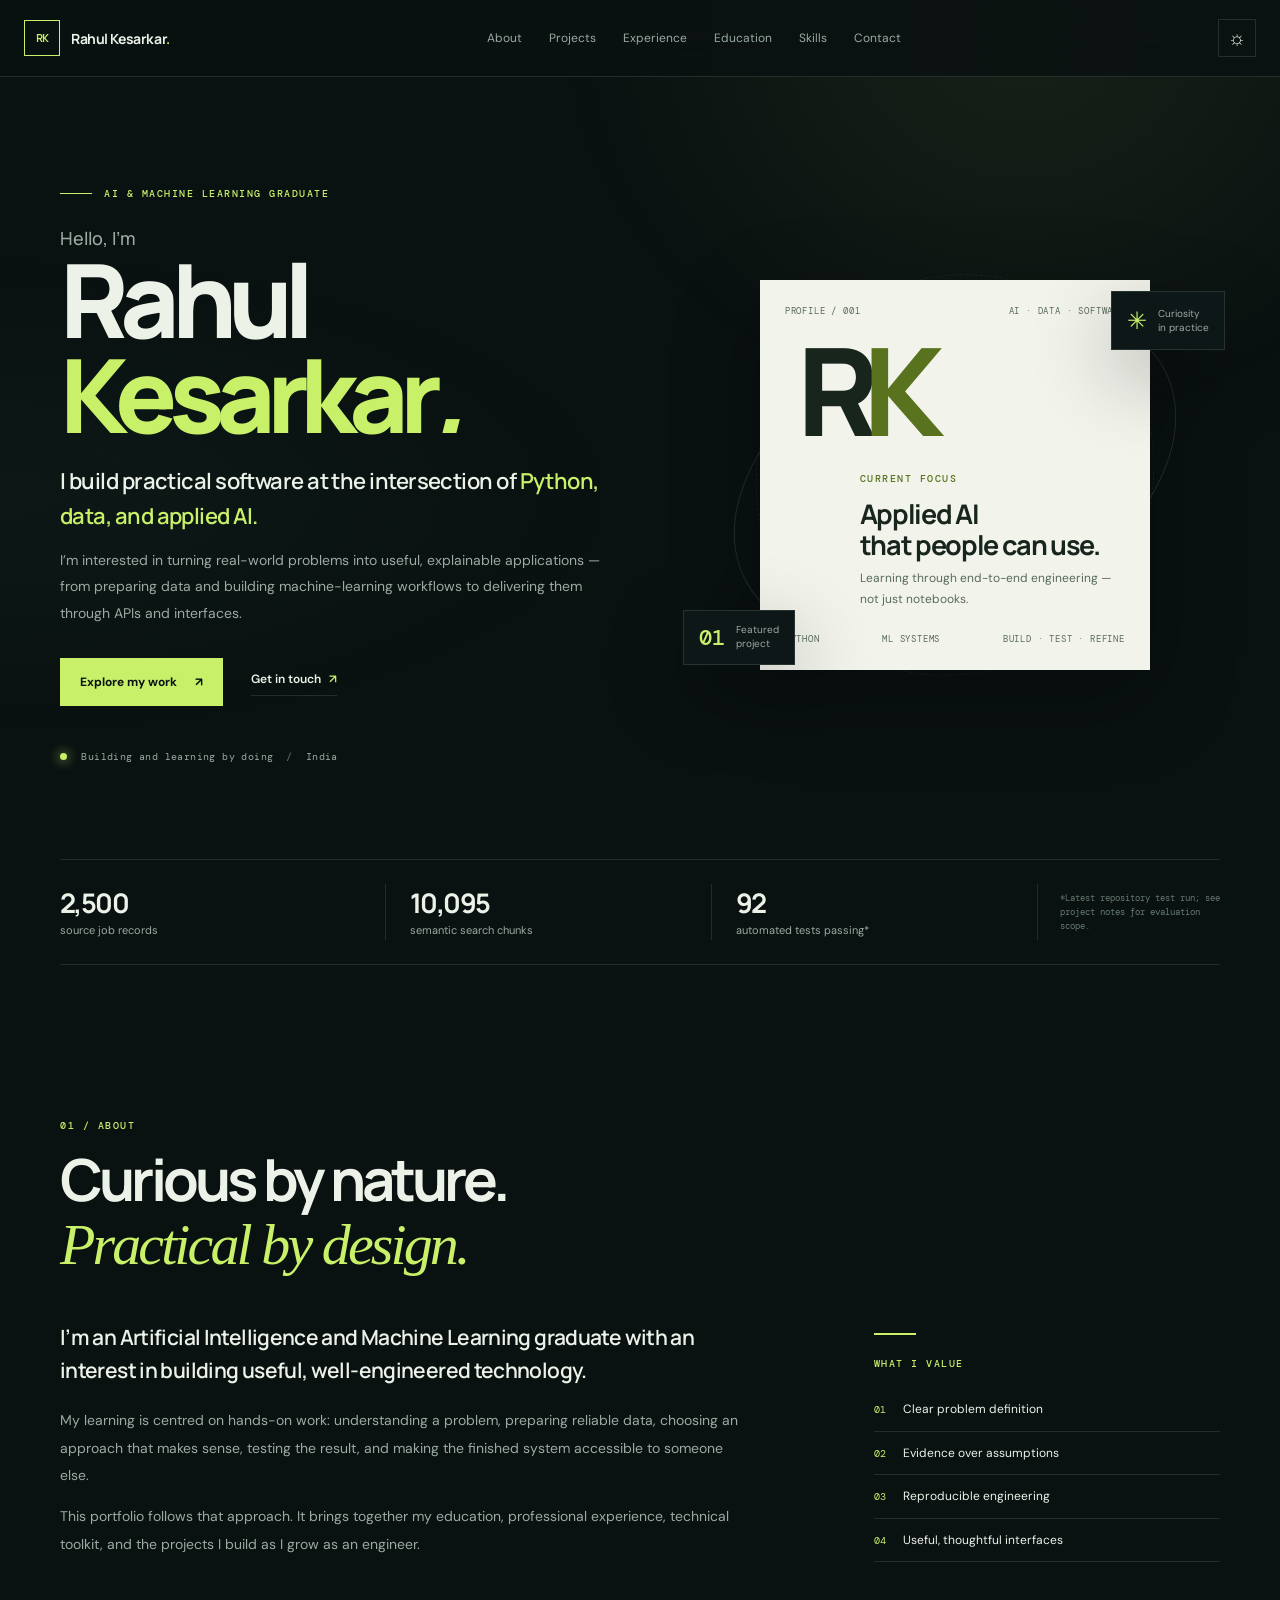
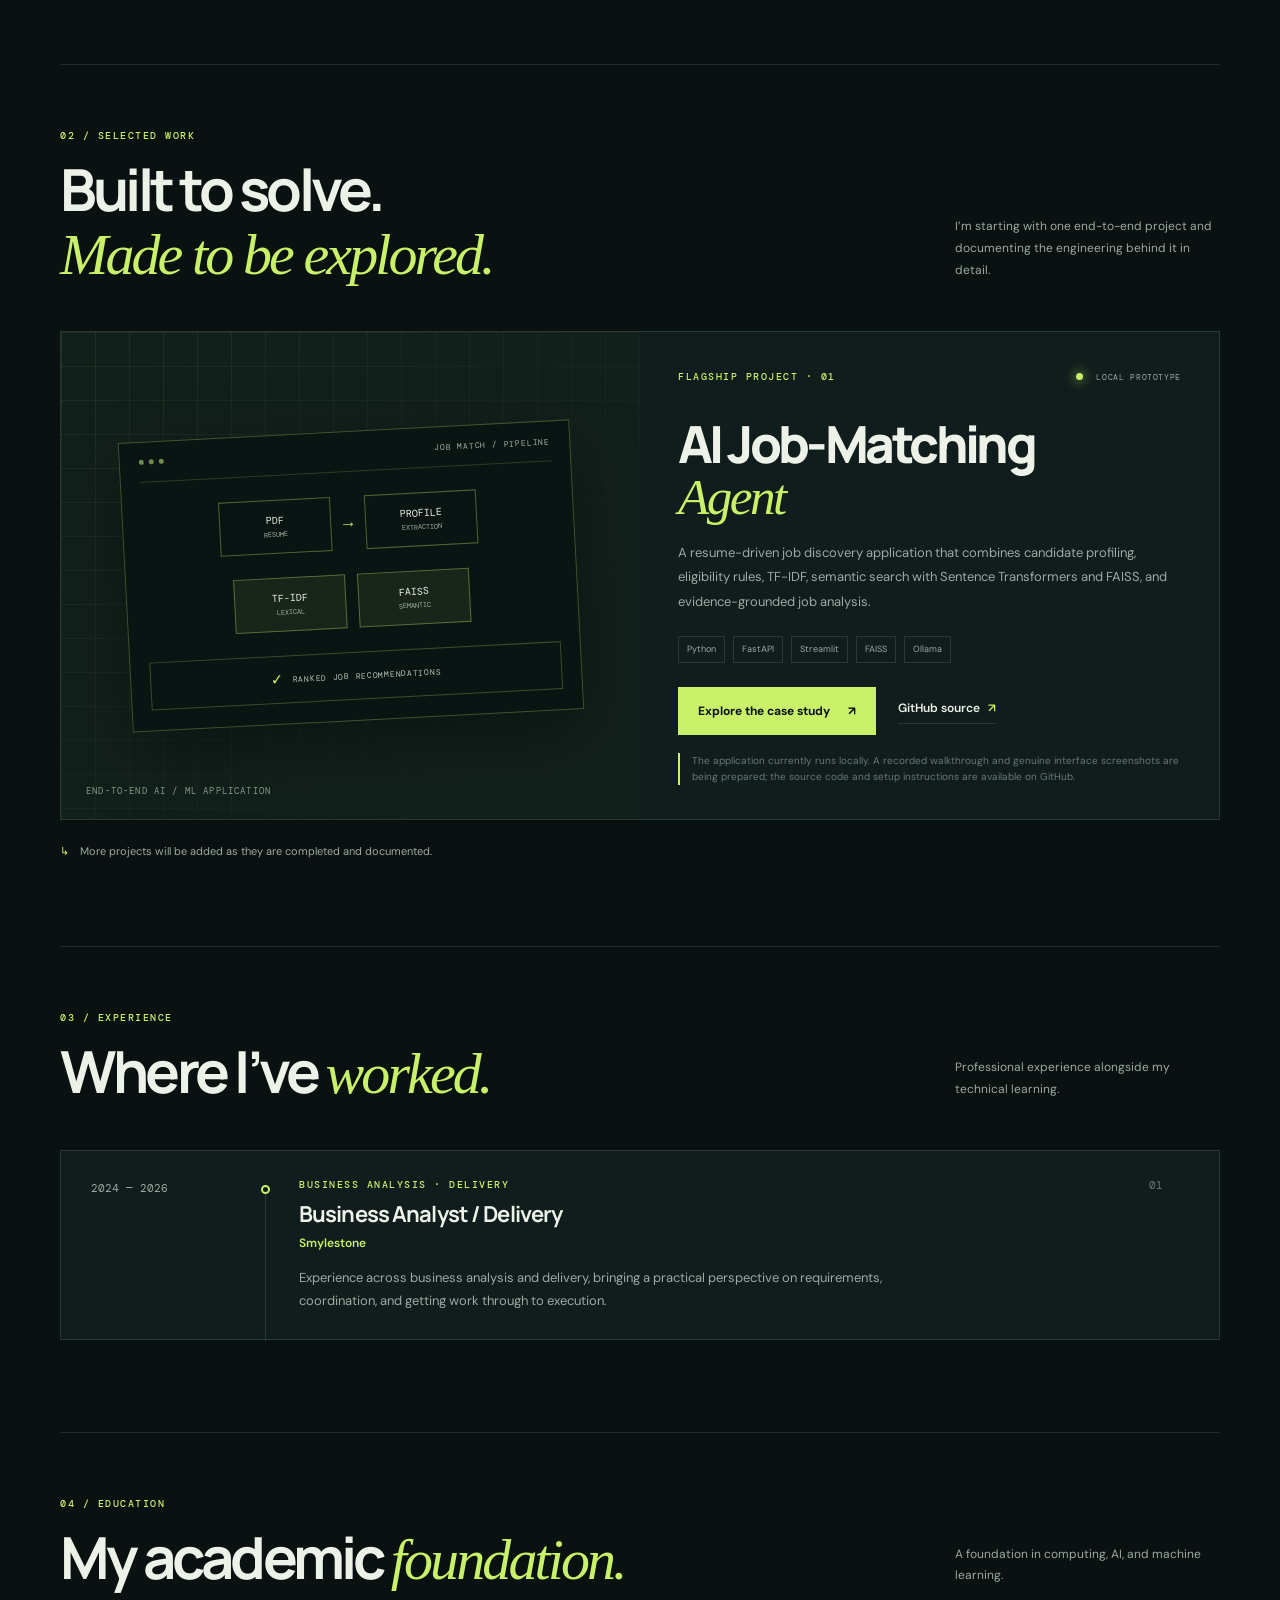
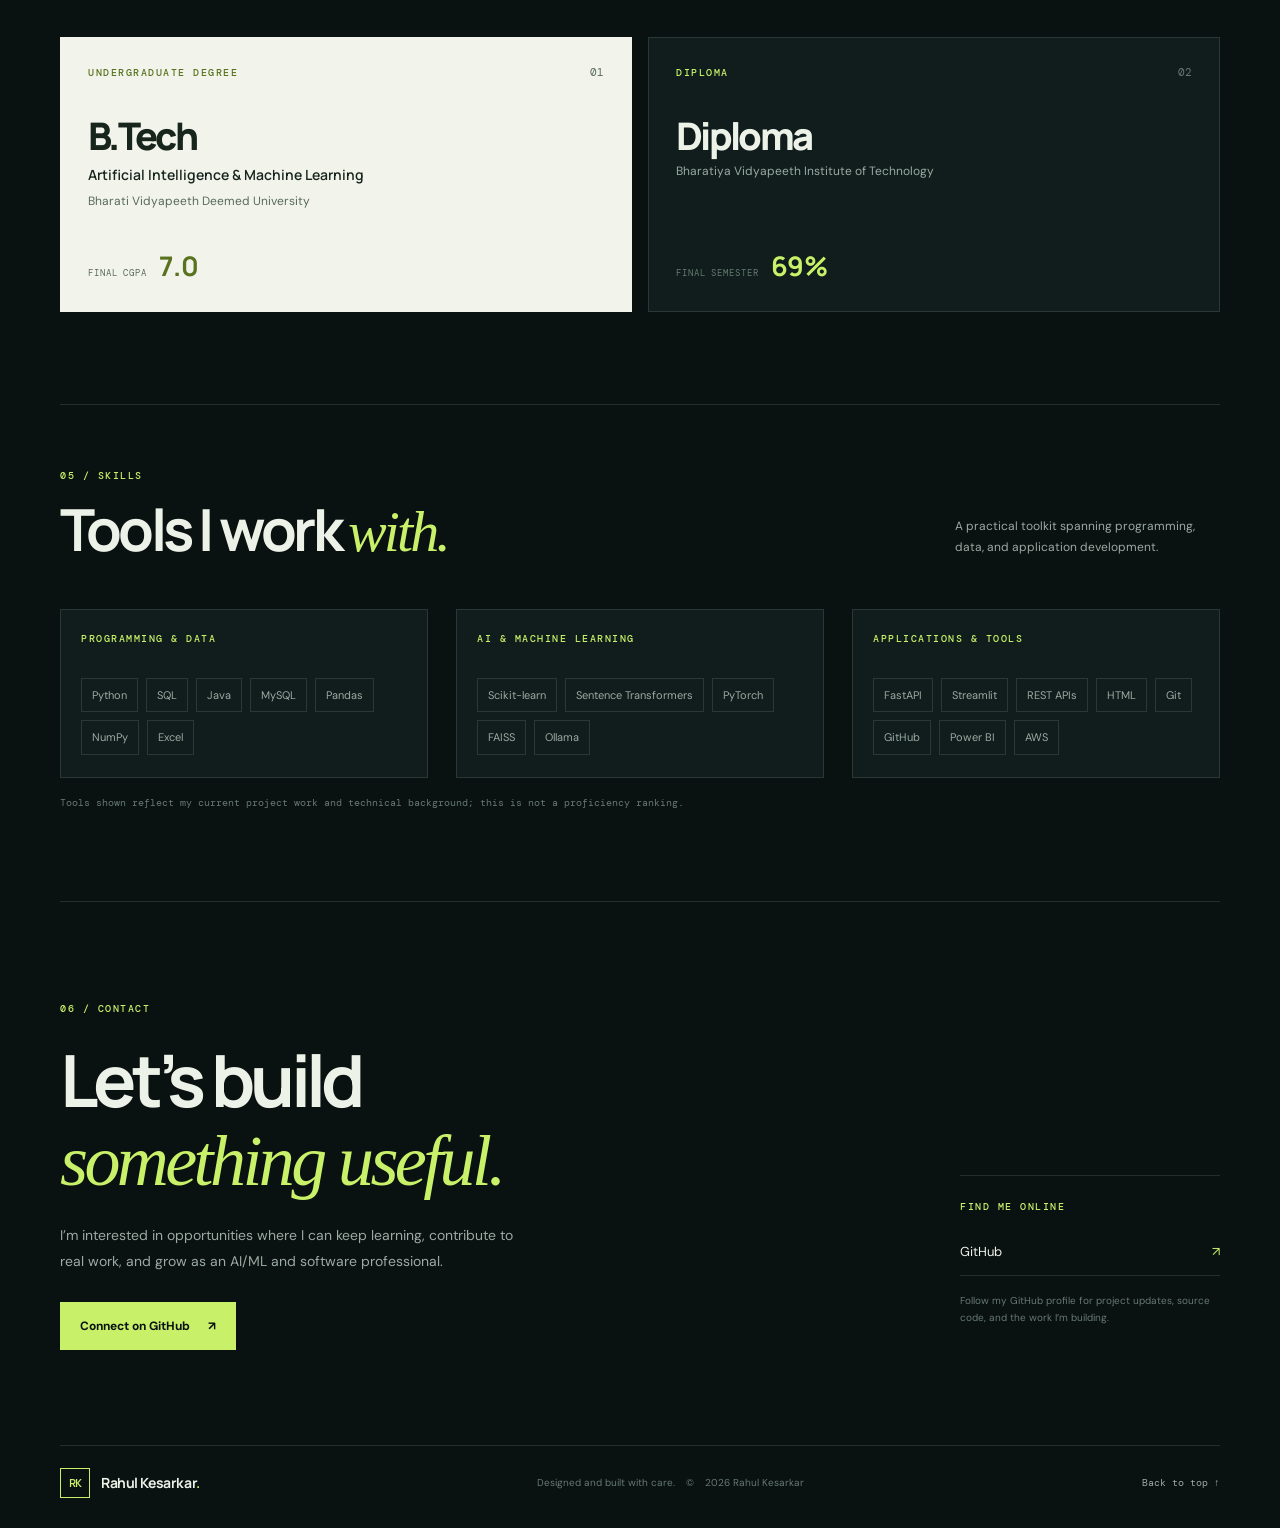
==== commit b98abf59: "Prioritize projects in site navigation" ====
--- a/index.html
+++ b/index.html
@@ -27,10 +27,10 @@
       </a>
       <nav class="desktop-nav" aria-label="Main navigation">
         <a href="#about">About</a>
+        <a href="#projects">Projects</a>
         <a href="#experience">Experience</a>
         <a href="#education">Education</a>
         <a href="#skills">Skills</a>
-        <a href="#projects">Projects</a>
         <a href="#contact">Contact</a>
       </nav>
       <div class="nav-actions">
@@ -44,10 +44,10 @@
     </div>
     <nav class="mobile-nav" id="mobile-nav" aria-label="Mobile navigation" hidden>
       <a href="#about">About</a>
+      <a href="#projects">Projects</a>
       <a href="#experience">Experience</a>
       <a href="#education">Education</a>
       <a href="#skills">Skills</a>
-      <a href="#projects">Projects</a>
       <a href="#contact">Contact</a>
     </nav>
   </header>
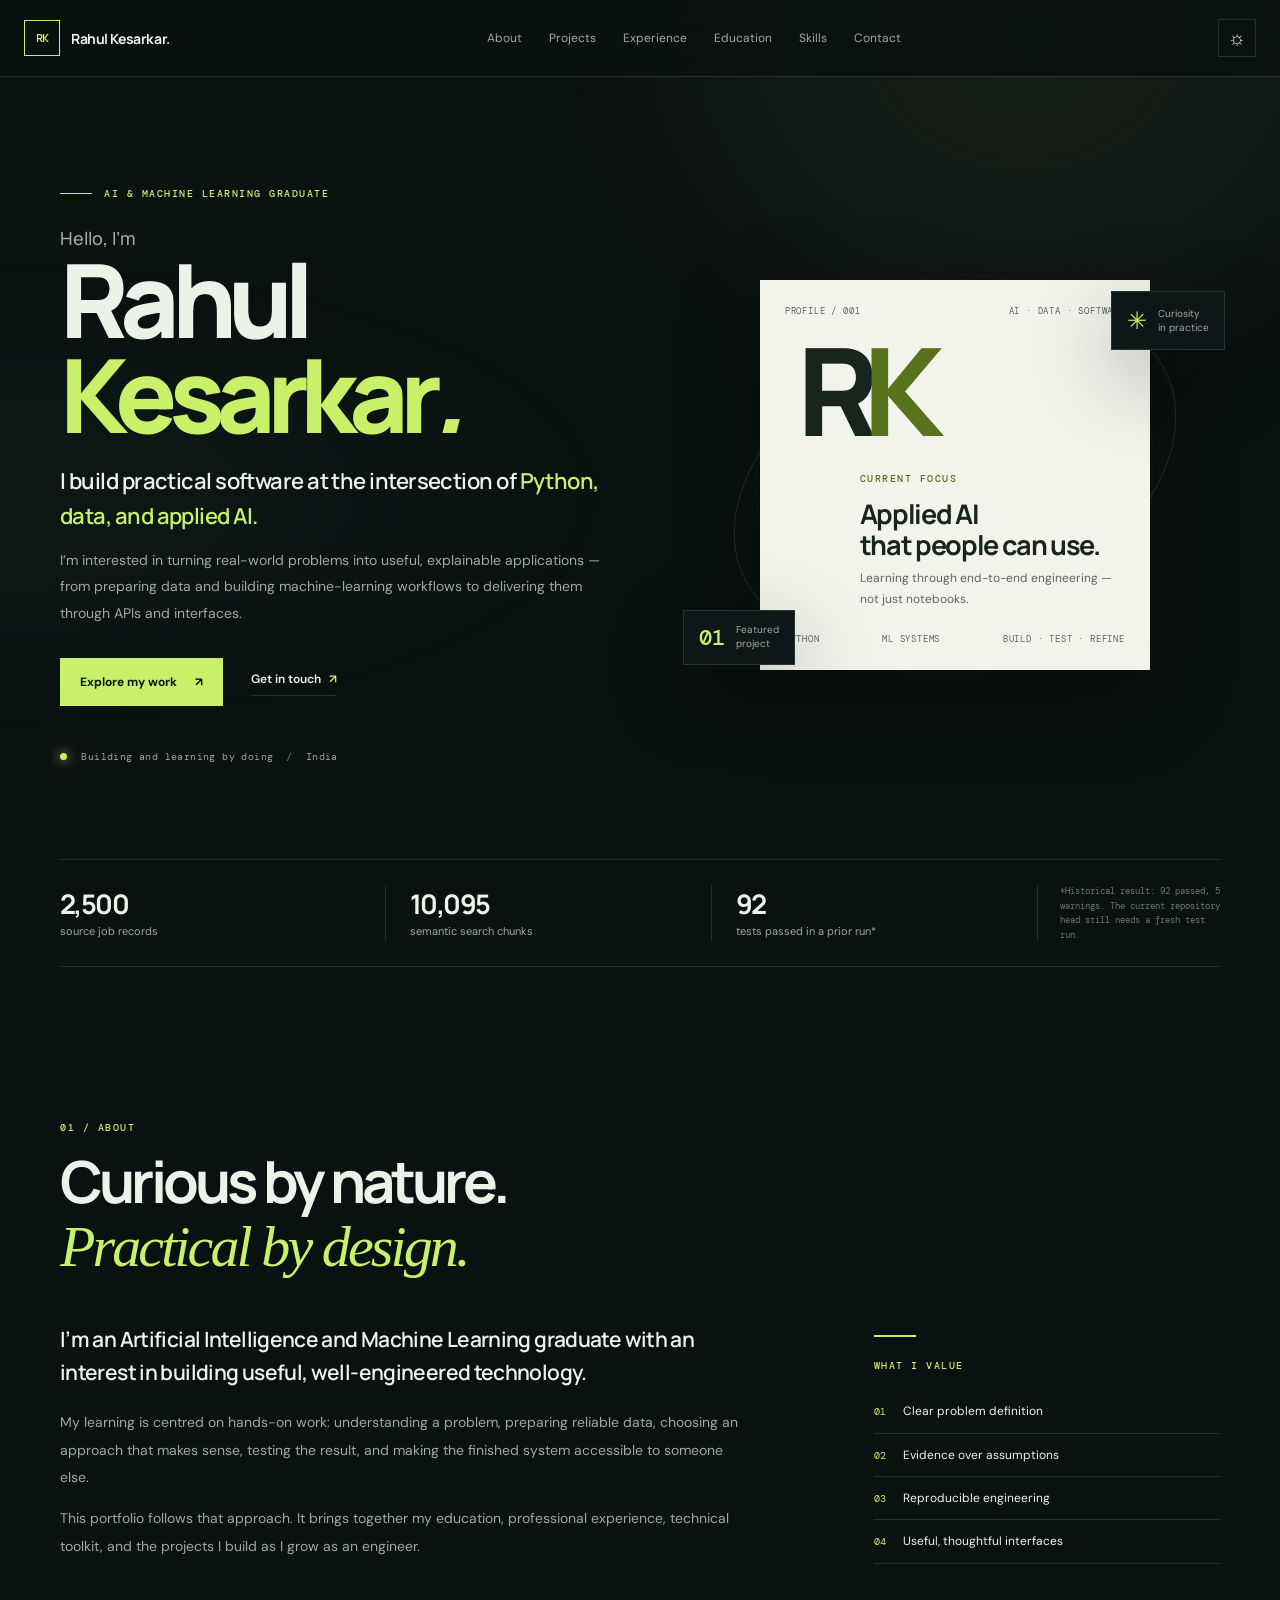
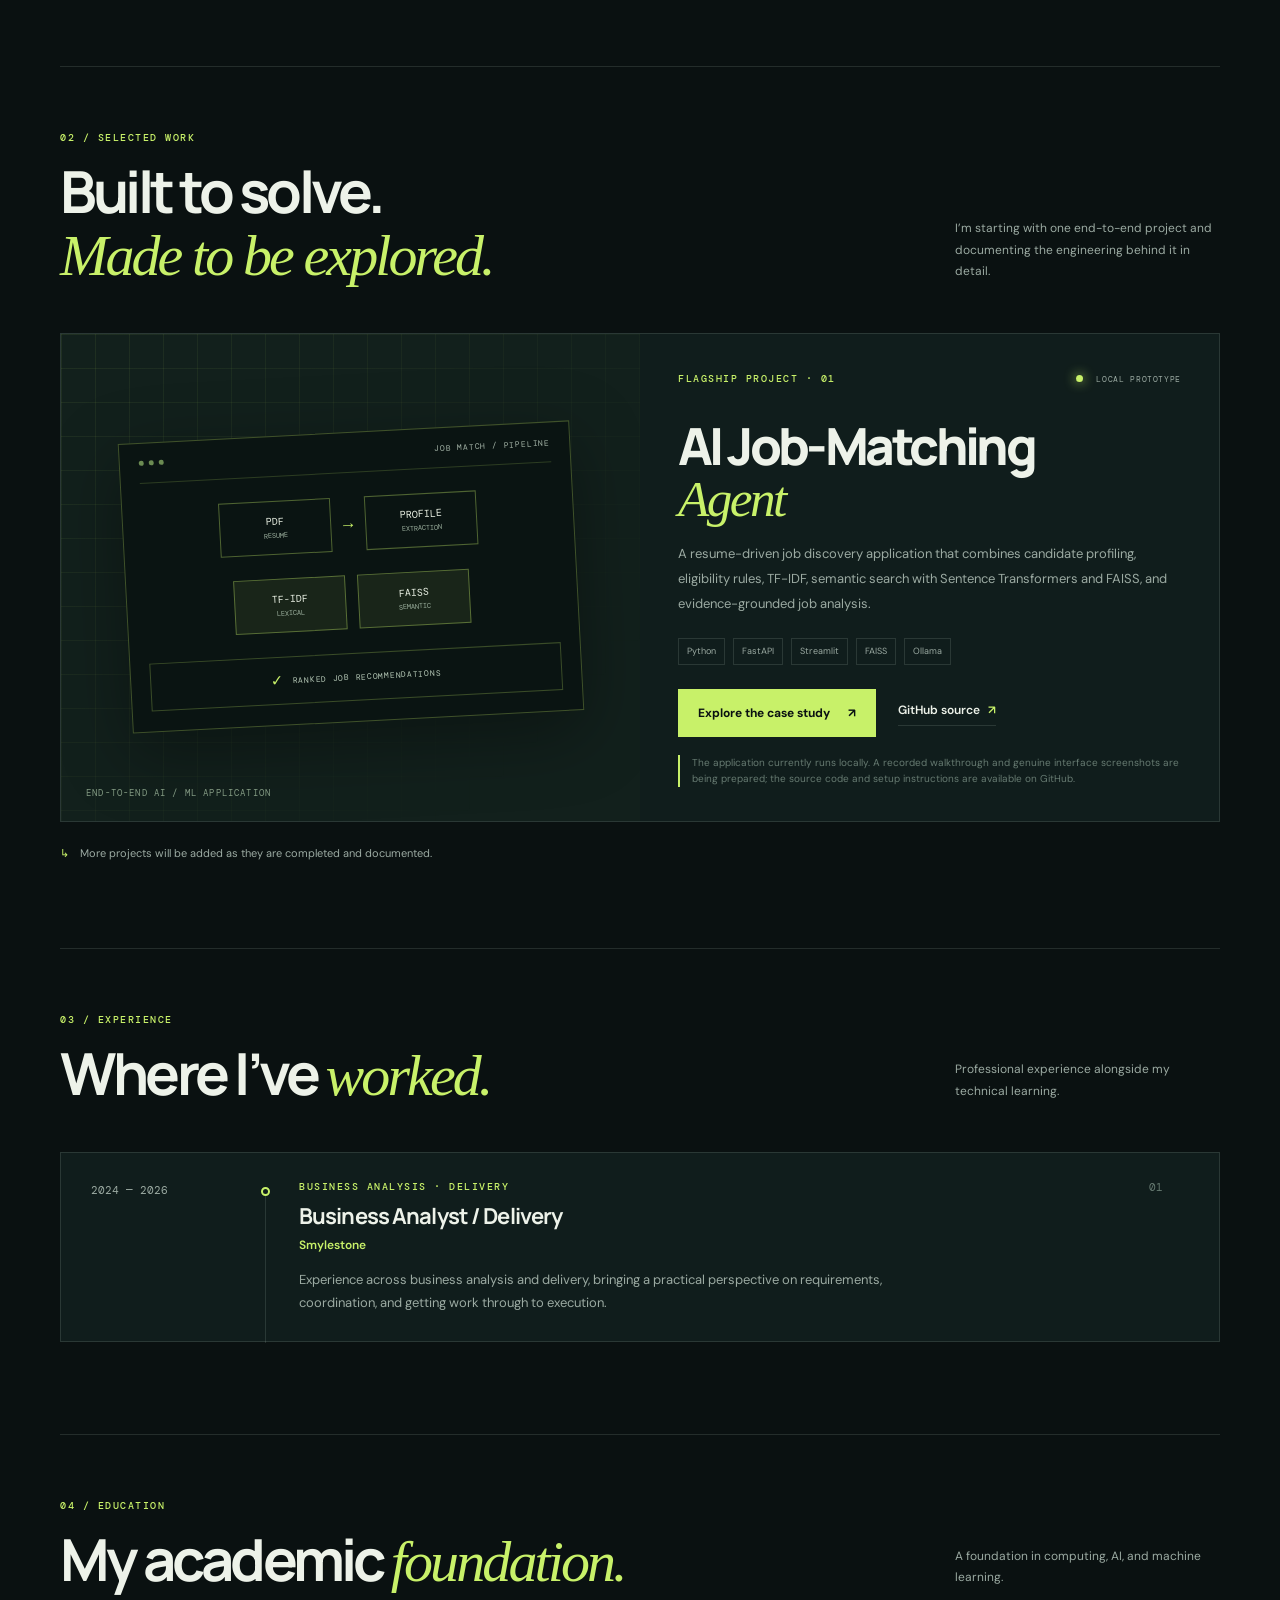
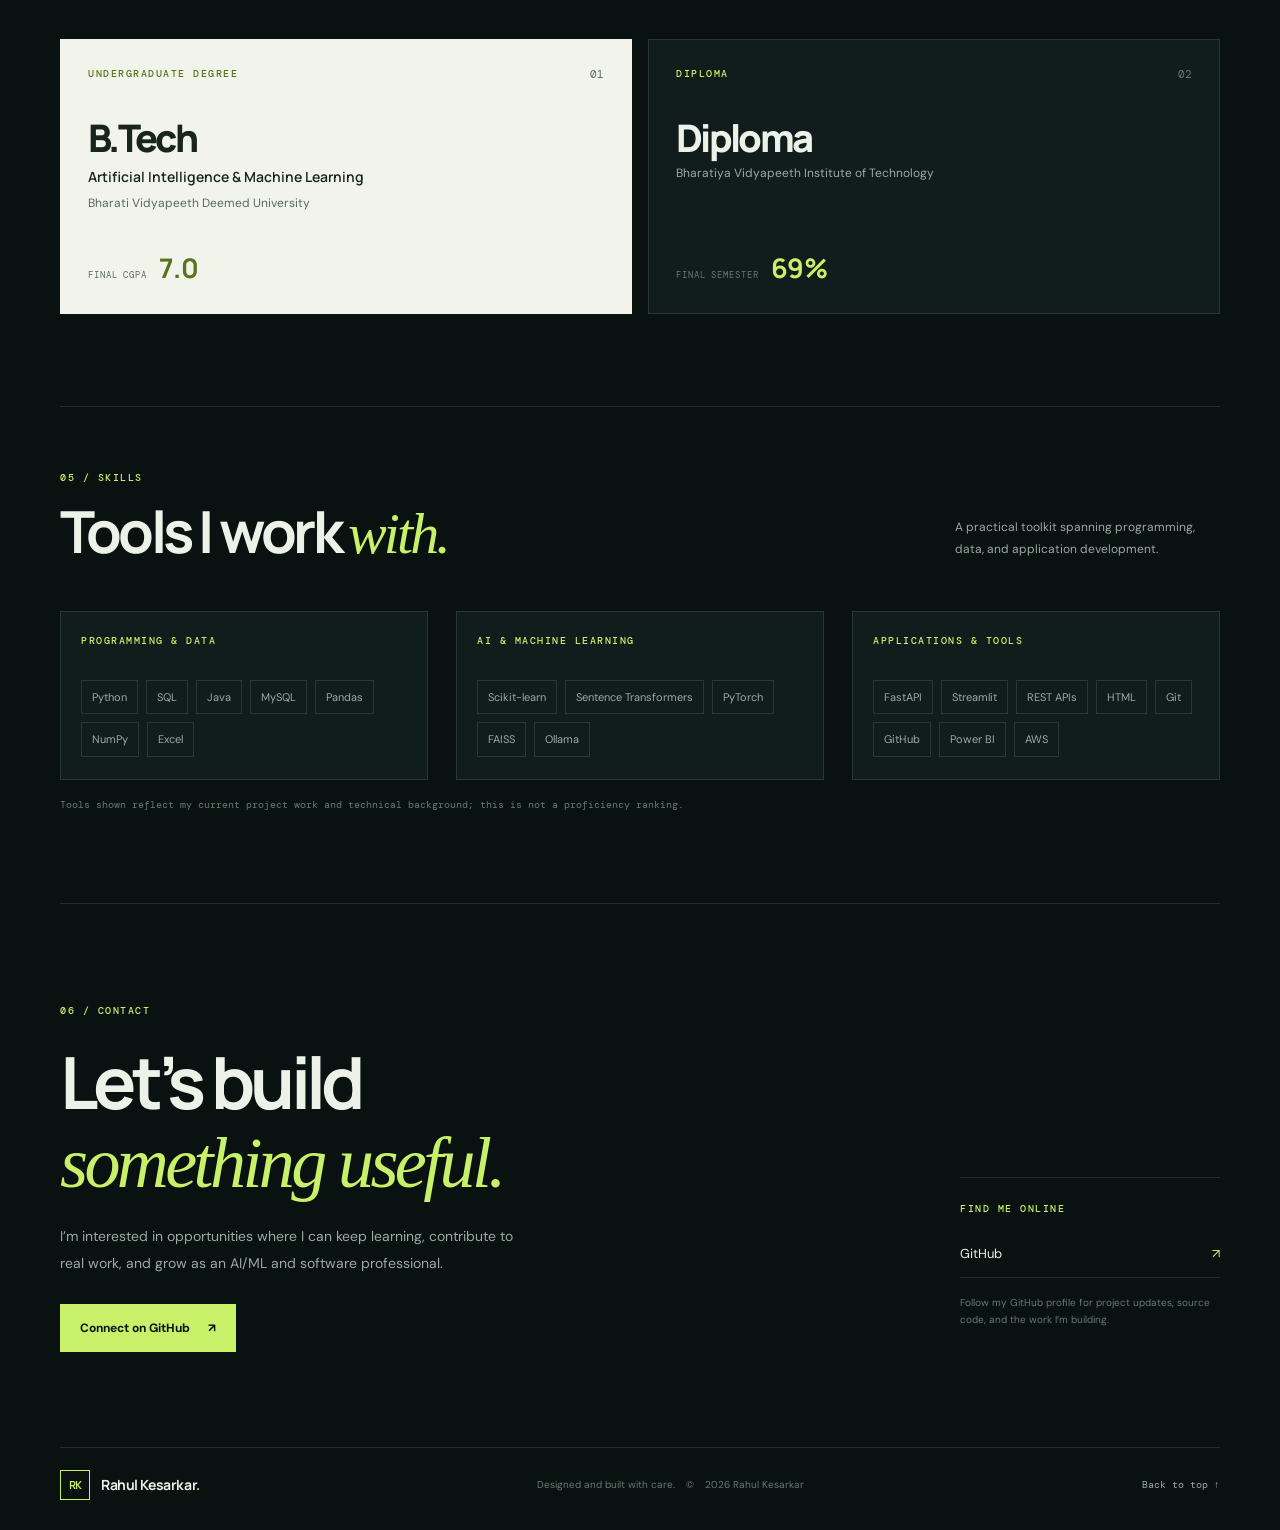
==== commit a3a46e6f: "fix: label historical test result accurately" ====
--- a/index.html
+++ b/index.html
@@ -92,8 +92,8 @@
     <section class="proof-strip section-shell" aria-label="Featured project facts" data-reveal>
       <div class="proof-item"><strong>2,500</strong><span>source job records</span></div>
       <div class="proof-item"><strong>10,095</strong><span>semantic search chunks</span></div>
-      <div class="proof-item"><strong>92</strong><span>automated tests passing*</span></div>
-      <p class="proof-note">*Latest repository test run; see project notes for evaluation scope.</p>
+      <div class="proof-item"><strong>92</strong><span>tests passed in a prior run*</span></div>
+      <p class="proof-note">*Historical result: 92 passed, 5 warnings. The current repository head still needs a fresh test run.</p>
     </section>
 
     <section class="content-section section-shell" id="about">
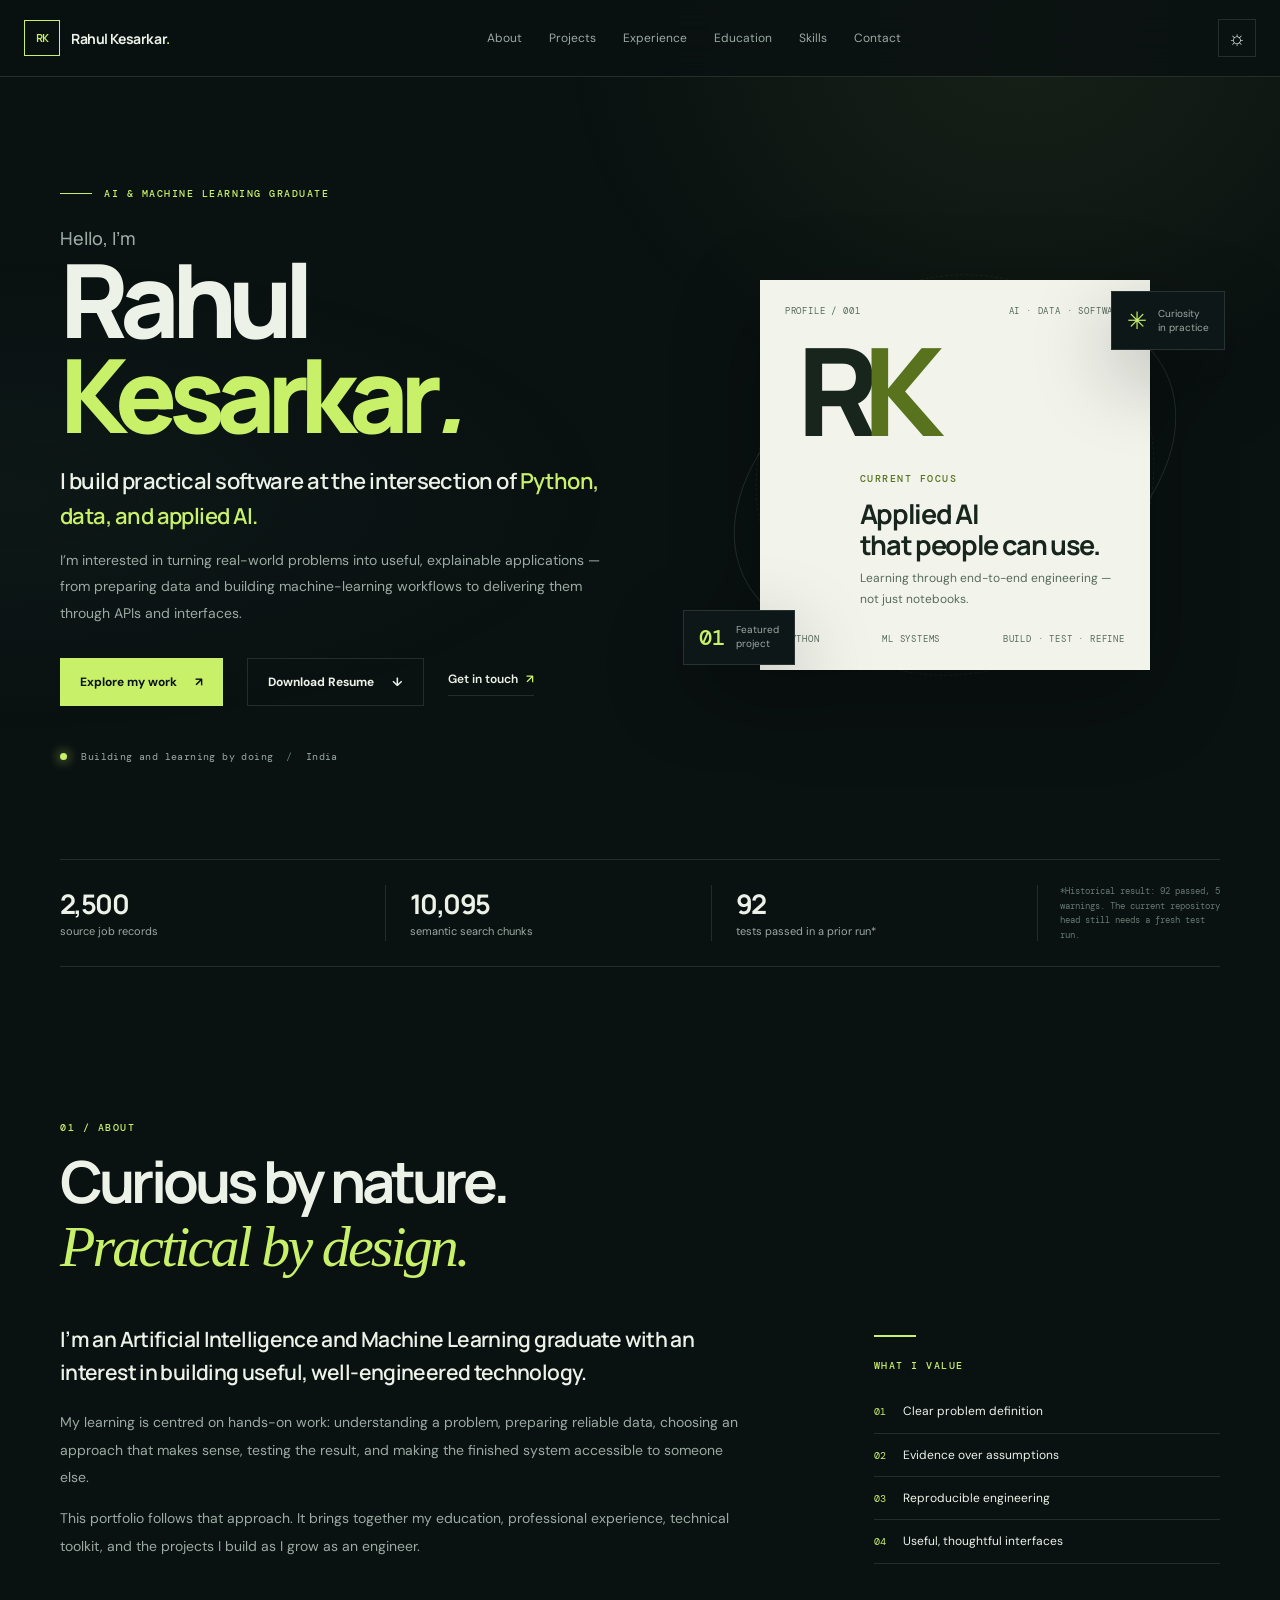
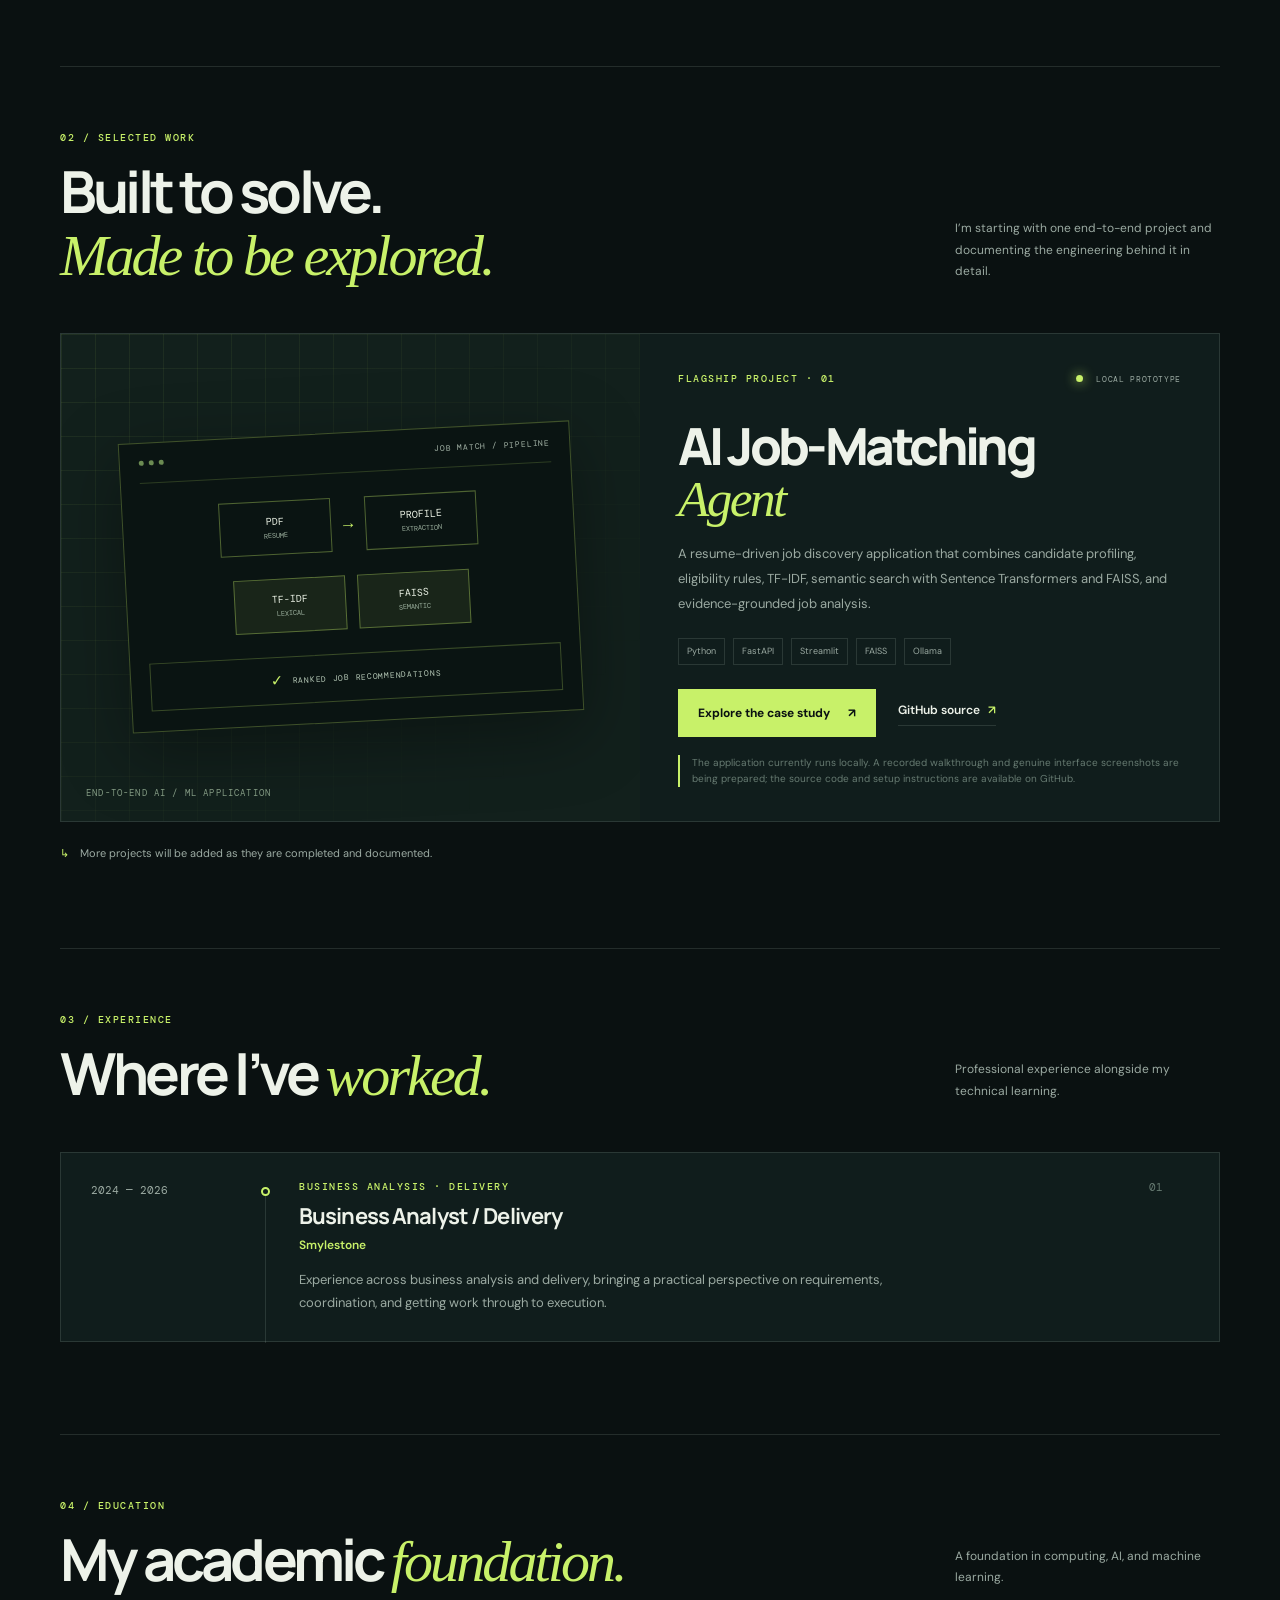
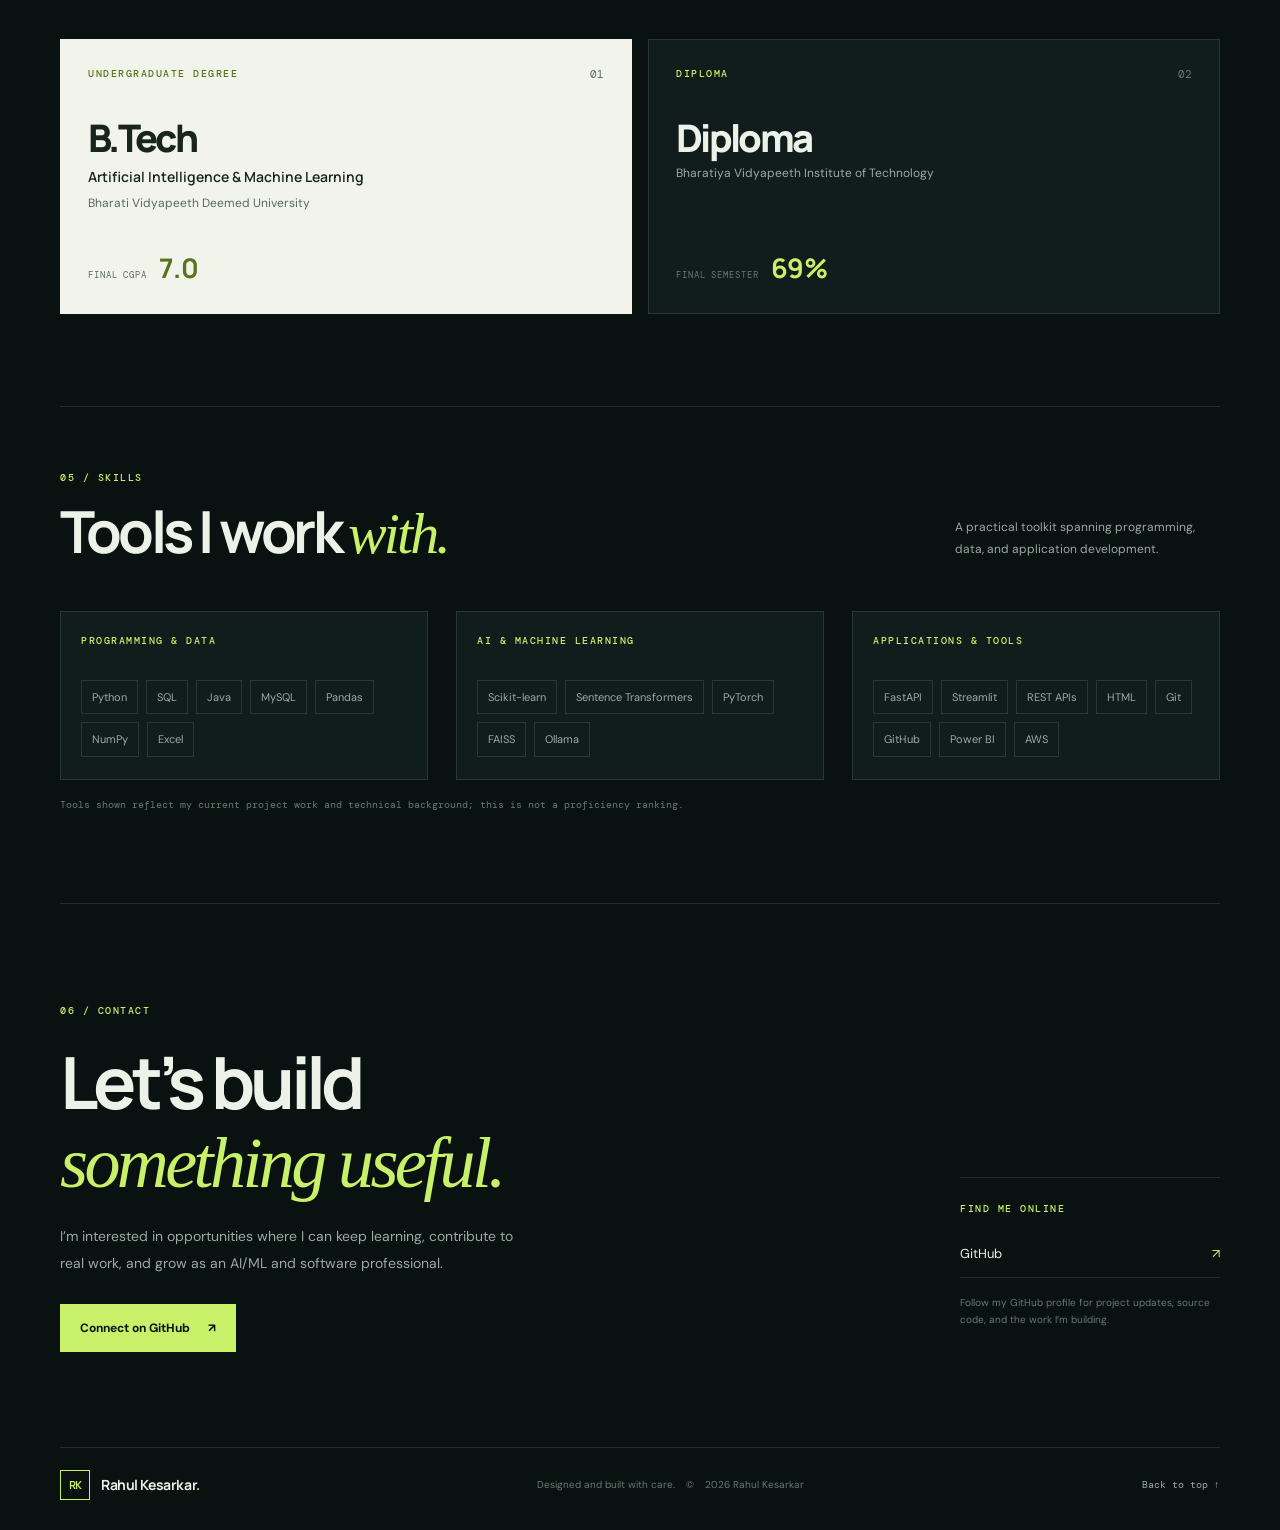
==== commit 7714ed47: "feat: add downloadable AI/ML resume to portfolio homepage" ====
--- a/index.html
+++ b/index.html
@@ -62,6 +62,7 @@
         <p class="hero-description">I’m interested in turning real-world problems into useful, explainable applications — from preparing data and building machine-learning workflows to delivering them through APIs and interfaces.</p>
         <div class="hero-cta">
           <a class="button button-primary" href="#projects">Explore my work <span aria-hidden="true">↗</span></a>
+          <a class="button button-secondary" href="assets/files/Rahul_Kesarkar_AI_ML_Resume.pdf" download="Rahul-Kesarkar-Resume.pdf" aria-label="Download Rahul Kesarkar's resume as a PDF">Download Resume <span aria-hidden="true">↓</span></a>
           <a class="text-link" href="#contact">Get in touch <span aria-hidden="true">↗</span></a>
         </div>
         <div class="hero-meta">
--- a/assets/css/site.css
+++ b/assets/css/site.css
@@ -47,11 +47,13 @@
 .hero-lede{max-width:570px;margin-bottom:14px;font:600 clamp(18px,2vw,22px)/1.55 "Manrope",sans-serif;letter-spacing:-.025em}
 .hero-lede strong{color:var(--accent);font-weight:600}
 .hero-description{max-width:550px;color:var(--muted);font-size:14px;line-height:1.9}
-.hero-cta{display:flex;align-items:center;gap:28px;margin-top:32px}
+.hero-cta{display:flex;flex-wrap:wrap;align-items:center;gap:18px 24px;margin-top:32px}
 .button{min-height:48px;padding:0 20px;display:inline-flex;gap:18px;align-items:center;justify-content:center;font:700 12px "DM Sans",sans-serif;transition:transform .2s,background .2s,color .2s}
 .button:hover{transform:translateY(-2px)}
 .button-primary{background:var(--accent-button,var(--accent));color:var(--ink)}
 .button-primary:hover{background:var(--accent-2);color:var(--button-hover-ink,var(--ink))}
+.button-secondary{border:1px solid var(--line);background:transparent;color:var(--text)}
+.button-secondary:hover{border-color:var(--accent);background:var(--panel);color:var(--accent)}
 .text-link{font-size:12px;font-weight:600;color:var(--text);border-bottom:1px solid var(--line);padding-bottom:5px}
 .text-link span{color:var(--accent);margin-left:5px}
 .hero-meta{display:flex;align-items:center;gap:13px;margin-top:44px;color:var(--muted);font:10px "DM Mono",monospace;letter-spacing:.04em}
@@ -226,6 +228,28 @@
 .demo-step span{color:var(--accent);font:11px "DM Mono",monospace}
 .demo-step p{margin:0;font-size:11px}
 .case-footer{padding-top:24px;border-top:1px solid var(--line)}
+
+/* Case-study local demo video */
+.case-video{margin:24px 0 12px;border:1px solid var(--line);background:#000}
+.case-video-player{display:block;width:100%;height:auto;max-height: min(72vh, 760px);aspect-ratio:16/10;object-fit:contain;background:#000}
+.case-video-meta{display:flex;justify-content:space-between;align-items:center;gap:12px;flex-wrap:wrap;padding:12px 14px;background:var(--panel);color:var(--muted);font:9px "DM Mono",monospace;letter-spacing:.035em}
+.case-video-meta a,.case-video-note a{color:var(--accent)}
+.case-video-note{font-size:11px!important;color:var(--subtle)!important}
+/* Case-study screenshot gallery */
+.case-gallery-heading{margin-top:34px}
+.case-gallery-heading .micro-label{display:block;margin-bottom:10px}
+.case-gallery-heading h3{margin:0 0 8px;font:700 21px "Manrope",sans-serif;letter-spacing:-.035em}
+.case-gallery-heading p{max-width:720px}
+.case-gallery{display:grid;grid-template-columns:repeat(2,minmax(0,1fr));gap:16px;margin-top:20px}
+.case-gallery-item{min-width:0;margin:0;border:1px solid var(--line);background:var(--panel)}
+.case-gallery-item>a{display:block;overflow:hidden;background:var(--bg-soft)}
+.case-gallery-item img{display:block;width:100%;height:auto;transition:transform .35s ease}
+.case-gallery-item>a:hover img{transform:scale(1.015)}
+.case-gallery-item figcaption{display:grid;gap:5px;padding:12px 14px;color:var(--muted);font-size:10px;line-height:1.6}
+.case-gallery-item figcaption strong{color:var(--text);font:600 10px "DM Mono",monospace;letter-spacing:.035em}
+.case-gallery-item:last-child{grid-column:1/-1}
+.case-gallery-item:last-child img{max-height:560px;object-fit:contain}
+
 @media(max-width:900px){
  .desktop-nav{gap:13px}.desktop-nav a{font-size:11px}
  .hero{gap:30px}.orbit-one{width:390px}.orbit-two{width:330px}
@@ -277,6 +301,9 @@
  .project-hero{padding-block:55px 35px}
  .project-hero h1{font-size:clamp(47px,13vw,68px)}
  .case-section h2{font-size:28px}
+ .case-gallery{grid-template-columns:1fr}
+ .case-gallery-item:last-child{grid-column:auto}
+ .case-video-meta{align-items:flex-start;flex-direction:column}
 }
 @media(prefers-reduced-motion:reduce){
  html{scroll-behavior:auto}
